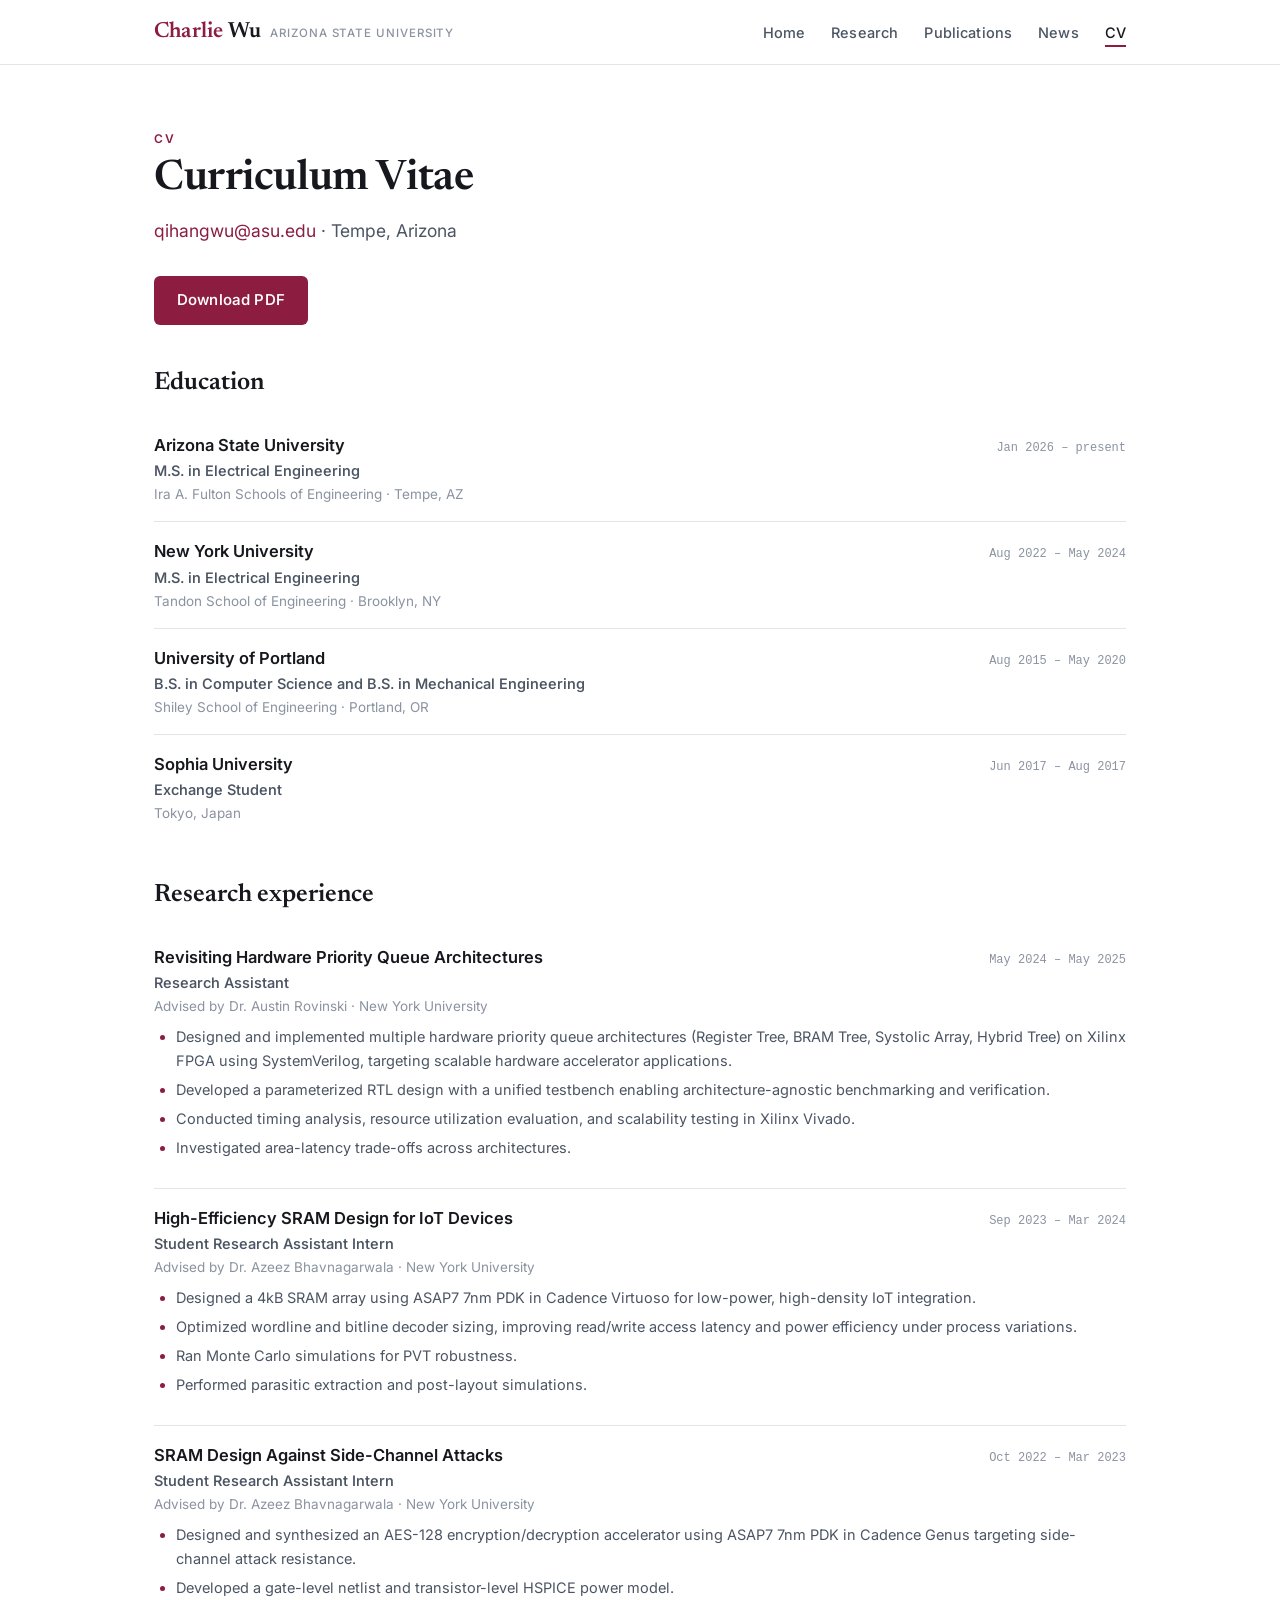
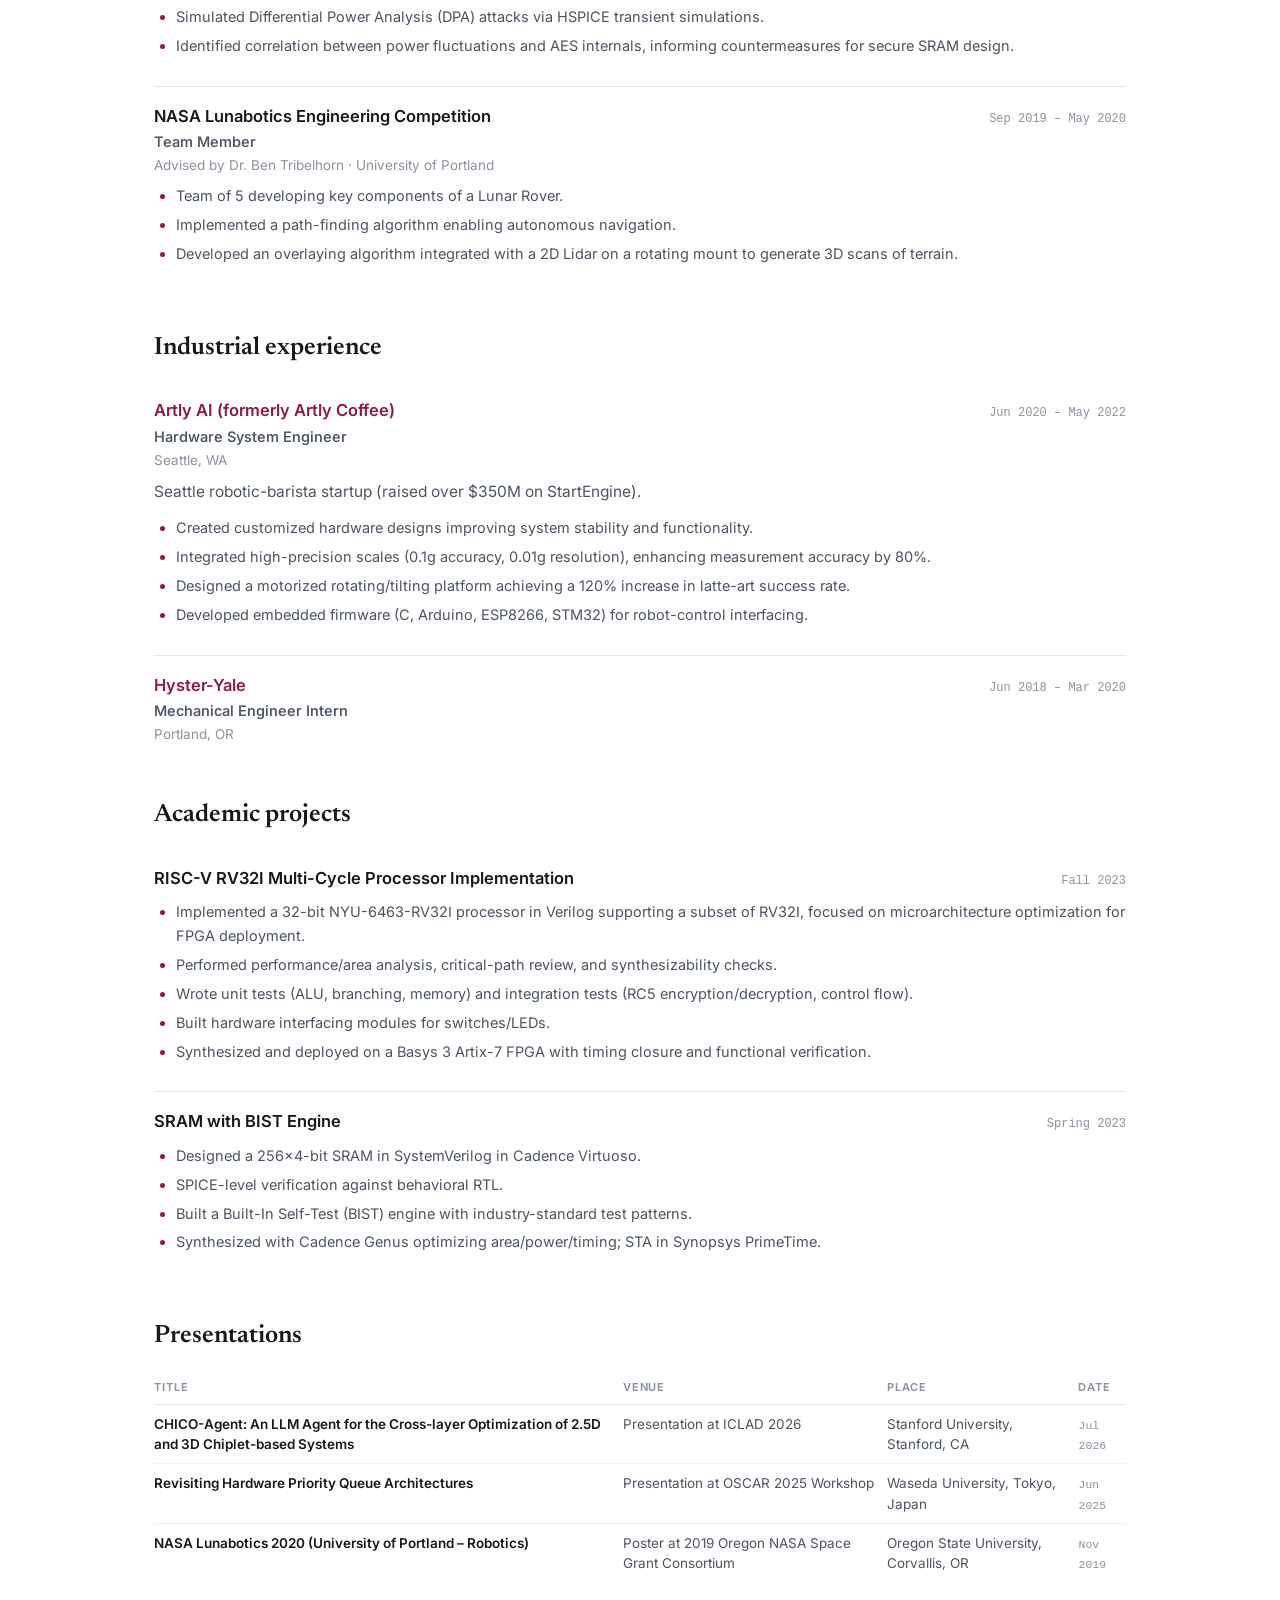
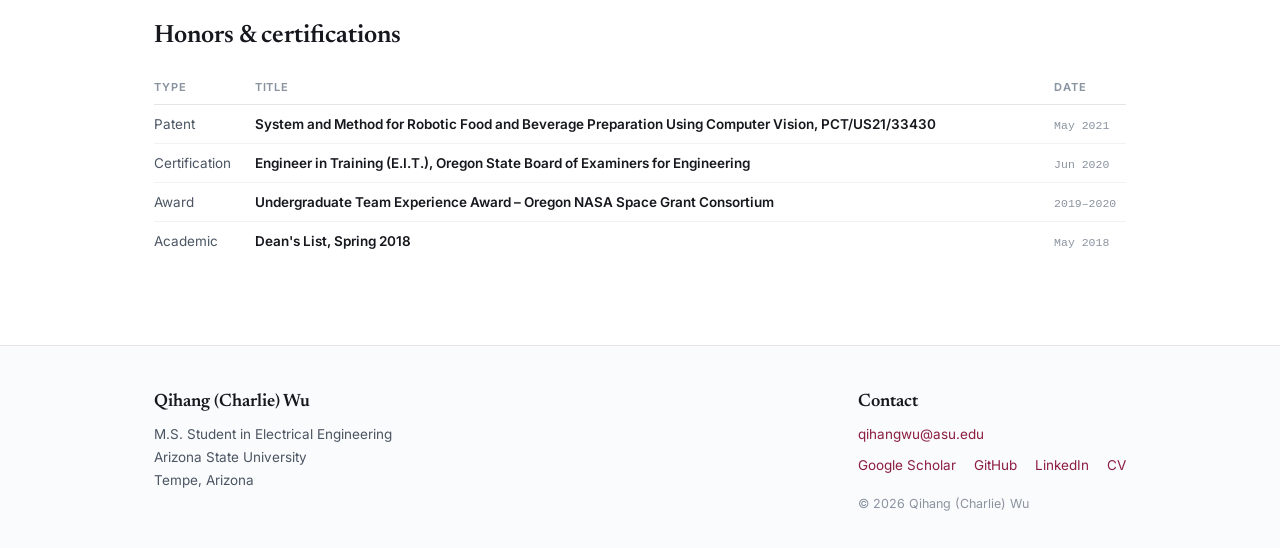
==== cv.html @ 0e7a426a "Convert Wan Lab site to Qihang (Charlie) Wu personal academic site Same zero-build skeleton (page sh" ====
<!DOCTYPE html>
<html lang="en">
<head>
  <meta charset="utf-8">
  <meta name="viewport" content="width=device-width, initial-scale=1">
  <title>CV | Qihang Wu</title>
  <meta name="description" content="Curriculum vitae of Qihang (Charlie) Wu: education, research and industry experience, projects, presentations, and honors.">
  <link rel="icon" type="image/svg+xml" href="assets/favicon.svg">
  <link rel="preconnect" href="https://fonts.googleapis.com">
  <link rel="preconnect" href="https://fonts.gstatic.com" crossorigin>
  <link href="https://fonts.googleapis.com/css2?family=Inter:wght@400;500;600;700&family=Newsreader:ital,opsz,wght@0,6..72,400;0,6..72,500;0,6..72,600;1,6..72,400;1,6..72,500&display=swap" rel="stylesheet">
  <link rel="stylesheet" href="css/site.css?v=20260919">
</head>
<body data-page="cv">

  <main>
    <div class="page-head">
      <div class="wrap">
        <div class="eyebrow">CV</div>
        <h1 class="page-title">Curriculum Vitae</h1>
        <p class="page-lede">
          <a href="mailto:qihangwu@asu.edu">qihangwu@asu.edu</a> · Tempe, Arizona
        </p>
        <div class="hero-actions">
          <a class="btn btn-primary" href="assets/Curriculum_Vitae.pdf">Download PDF</a>
        </div>
      </div>
    </div>

    <div class="wrap">
      <section class="join-section">
        <h2>Education</h2>
        <div id="cv-education"></div>
      </section>

      <section class="join-section">
        <h2>Research experience</h2>
        <div id="cv-research"></div>
      </section>

      <section class="join-section">
        <h2>Industrial experience</h2>
        <div id="cv-industry"></div>
      </section>

      <section class="join-section">
        <h2>Academic projects</h2>
        <div id="cv-projects"></div>
      </section>

      <section class="join-section">
        <h2>Presentations</h2>
        <div id="cv-presentations"></div>
      </section>

      <section class="join-section">
        <h2>Honors &amp; certifications</h2>
        <div id="cv-honors"></div>
      </section>
    </div>
  </main>

  <script src="data/site.js?v=20260919"></script>
  <script src="data/cv.js?v=20260919"></script>
  <script src="js/render.js?v=20260919"></script>
</body>
</html>
---- css/site.css ----
/* ============================================================
   Qihang (Charlie) Wu — personal site
   Minimal academic style: typography-first, white ground,
   a single blue accent, generous whitespace.
   ============================================================ */

:root {
  /* color */
  --ink: #16181d;
  --ink-soft: #4b5563;
  --ink-faint: #8a93a0;
  /* ASU brand: maroon #8C1D40, gold #FFC627 */
  --accent: #8c1d40;        /* ASU maroon, links + primary */
  --accent-deep: #6b1631;
  --accent-tint: #f3dbe3;   /* pale maroon tint */
  --wash: #faf4f6;          /* pale maroon wash for panels */
  --line: #e8e4e6;
  --bg: #ffffff;
  --gold: #7a5a00;          /* award text (dark ASU gold) */
  --gold-bg: #fff3c4;       /* ASU gold tint */

  /* type */
  --serif: "Newsreader", "Source Serif 4", Georgia, "Times New Roman", serif;
  --sans: "Inter", -apple-system, BlinkMacSystemFont, "Segoe UI", Helvetica, Arial, sans-serif;
  --mono: "SF Mono", SFMono-Regular, ui-monospace, Menlo, Consolas, monospace;

  /* layout */
  --max: 1020px;
  --pad: 24px;
}

* { box-sizing: border-box; margin: 0; padding: 0; }

html { scroll-behavior: smooth; }

body {
  font-family: var(--sans);
  font-size: 16px;
  line-height: 1.65;
  color: var(--ink);
  background: var(--bg);
  -webkit-font-smoothing: antialiased;
  text-rendering: optimizeLegibility;
}

img { max-width: 100%; display: block; }

a { color: var(--accent); text-decoration: none; }
a:hover { color: var(--accent-deep); text-decoration: underline; text-underline-offset: 3px; }

::selection { background: var(--accent-tint); color: var(--ink); }

.wrap { max-width: var(--max); margin: 0 auto; padding: 0 var(--pad); }

/* ---------------- navigation ---------------- */

.nav {
  position: sticky; top: 0; z-index: 50;
  background: rgba(255, 255, 255, 0.92);
  backdrop-filter: blur(10px);
  -webkit-backdrop-filter: blur(10px);
  border-bottom: 1px solid var(--line);
}
.nav-inner {
  max-width: var(--max); margin: 0 auto; padding: 0 var(--pad);
  display: flex; align-items: center; justify-content: space-between;
  height: 64px;
}
.brand {
  font-family: var(--serif);
  font-size: 22px; font-weight: 600; letter-spacing: 0.01em;
  color: var(--ink); text-decoration: none;
  display: flex; align-items: baseline; gap: 9px;
}
.brand:hover { text-decoration: none; color: var(--ink); }
.brand .brand-mark { color: var(--accent); }
.brand .brand-sub {
  font-family: var(--sans); font-size: 11.5px; font-weight: 500;
  color: var(--ink-faint); letter-spacing: 0.08em; text-transform: uppercase;
}
.nav-links { display: flex; gap: 26px; align-items: center; list-style: none; }
.nav-links a {
  position: relative;
  font-size: 14.5px; font-weight: 500; color: var(--ink-soft);
  letter-spacing: 0.01em; padding: 4px 0;
}
.nav-links a::after {
  content: ""; position: absolute; left: 0; right: 0; bottom: -2px; height: 2px;
  background: var(--accent);
  transform: scaleX(0); transform-origin: left center;
  transition: transform 0.18s ease;
}
.nav-links a:hover { color: var(--ink); text-decoration: none; }
.nav-links a:hover::after, .nav-links a.active::after { transform: scaleX(1); }
.nav-links a.active { color: var(--ink); }
.nav-toggle {
  display: none; background: none; border: 0; cursor: pointer;
  padding: 8px; color: var(--ink);
}
.nav-toggle svg { display: block; }

/* ---------------- page scaffolding ---------------- */

main { min-height: 60vh; }

.section { padding: 56px 0 8px; }
.section-head {
  display: flex; align-items: baseline; justify-content: space-between;
  gap: 16px; margin-bottom: 26px;
}
.eyebrow {
  font-size: 12px; font-weight: 600; letter-spacing: 0.14em;
  text-transform: uppercase; color: var(--accent);
  margin-bottom: 6px;
}
h1.page-title, .section-head h2 {
  font-family: var(--serif); font-weight: 600; letter-spacing: -0.01em;
  color: var(--ink);
}
.section-head h2 { font-size: 30px; line-height: 1.2; }
.section-head .more { font-size: 14px; white-space: nowrap; }

.page-head { padding: 64px 0 8px; }
h1.page-title { font-size: 42px; line-height: 1.15; margin-bottom: 14px; }
.page-lede { font-size: 17.5px; color: var(--ink-soft); }

/* ---------------- home hero ---------------- */

.hero { padding: 64px 0 30px; }
/* Portrait floats right of the hero text; stacks above it on phones. */
.hero-portrait {
  float: right; width: 168px; height: 168px; object-fit: cover;
  border-radius: 14px; border: 1px solid var(--line);
  margin: 6px 0 20px 36px;
  box-shadow: 0 10px 28px rgba(140, 29, 64, 0.10);
}
@media (max-width: 820px) {
  .hero-portrait { float: none; margin: 0 0 24px; }
}
.hero h1 {
  font-family: var(--serif); font-weight: 500;
  font-size: clamp(34px, 5.4vw, 54px);
  line-height: 1.14; letter-spacing: -0.015em;
  margin-bottom: 22px;
}
.hero h1 em { font-style: italic; color: var(--accent); }
.hero p.lede {
  font-size: 18.5px; color: var(--ink-soft); line-height: 1.7;
}
.hero .hero-meta {
  margin-top: 10px; font-size: 14px; color: var(--ink-faint); letter-spacing: 0.02em;
}
.hero-actions { margin-top: 30px; display: flex; gap: 14px; flex-wrap: wrap; }

.btn {
  display: inline-block; padding: 11px 22px; border-radius: 6px;
  font-size: 15px; font-weight: 550; letter-spacing: 0.01em;
  border: 1px solid transparent; transition: all 0.15s ease;
}
.btn:hover { text-decoration: none; }
.btn-primary { background: var(--accent); color: #fff; }
.btn-primary:hover { background: var(--accent-deep); color: #fff; }
.btn-ghost { border-color: var(--line); color: var(--ink); background: #fff; }
.btn-ghost:hover { border-color: var(--ink-faint); color: var(--ink); }

.recruit-banner {
  clear: both;
  margin-top: 44px;
  background: var(--wash);
  border: 1px solid #ead3db;
  border-left: 3px solid var(--accent);
  border-radius: 8px;
  padding: 15px 20px;
  font-size: 15px; color: var(--ink);
  display: flex; gap: 10px; align-items: baseline; flex-wrap: wrap;
}
.recruit-banner strong { font-weight: 650; }
.recruit-banner .recruit-link { flex-basis: 100%; font-weight: 550; }

/* ---------------- research pillars ---------------- */

.pillars { display: grid; grid-template-columns: 1fr 1fr; gap: 20px; }
.pillar {
  border: 1px solid var(--line); border-radius: 10px;
  padding: 26px 26px 22px; background: #fff;
  transition: border-color 0.15s ease, box-shadow 0.15s ease, transform 0.15s ease;
  display: block; color: var(--ink);
}
.pillar:hover {
  text-decoration: none; color: var(--ink);
  border-color: #d9b8c4; box-shadow: 0 6px 18px rgba(140, 29, 64, 0.08);
  transform: translateY(-2px);
}
.pillar .pillar-num {
  font-family: var(--mono); font-size: 12px; color: var(--area-color, var(--accent));
  letter-spacing: 0.1em; margin-bottom: 12px;
}
.pillar h3 {
  font-family: var(--serif); font-size: 21px; font-weight: 600;
  line-height: 1.3; margin-bottom: 10px;
}
.pillar p { font-size: 14.5px; color: var(--ink-soft); line-height: 1.62; }

/* ---------------- research page ---------------- */

.research-block {
  padding: 40px 0;
  border-top: 1px solid var(--line);
  scroll-margin-top: 80px;
}
.research-pillars { margin-bottom: 48px; }
.research-block h2 {
  font-family: var(--serif); font-size: 27px; font-weight: 600;
  line-height: 1.25; margin-bottom: 6px;
}
.research-sub {
  font-size: 13px; font-weight: 600; letter-spacing: 0.08em;
  text-transform: uppercase; color: var(--area-color, var(--accent)); margin-bottom: 12px;
}
.research-block .research-long { color: var(--ink-soft); margin-bottom: 16px; }
.keywords { display: flex; flex-wrap: wrap; gap: 8px; margin-bottom: 20px; }
.keyword {
  font-size: 12.5px; font-weight: 550; color: var(--accent-deep);
  background: var(--wash); border: 1px solid #ead3db;
  padding: 3px 11px; border-radius: 999px;
  color: var(--area-color, var(--accent-deep));
  background: color-mix(in srgb, var(--area-color, var(--accent)) 7%, #fff);
  border-color: color-mix(in srgb, var(--area-color, var(--accent)) 24%, #fff);
}
.rep-pubs { border-left: 2px solid var(--line); padding-left: 18px; display: grid; gap: 10px; }
.research-block .rep-pubs {
  border-left-color: color-mix(in srgb, var(--area-color, var(--accent)) 30%, #fff);
}
.research-more {
  display: inline-block; margin-top: 16px;
  font-size: 14px; font-weight: 550;
}
.rep-pub { font-size: 14.5px; line-height: 1.55; }
.rep-pub .rep-venue {
  font-family: var(--mono); font-size: 11.5px; color: var(--ink-faint);
  margin-left: 6px; white-space: nowrap;
}
/* ---------------- news ---------------- */

.news-list { display: grid; gap: 0; }
.news-item {
  display: grid; grid-template-columns: 92px 84px 1fr; gap: 16px;
  padding: 13px 0; border-bottom: 1px solid var(--line);
  font-size: 15px; align-items: baseline;
}
.news-item:last-child { border-bottom: 0; }
.news-date {
  font-family: var(--mono); font-size: 12.5px; color: var(--ink-faint);
  white-space: nowrap; letter-spacing: 0.02em;
}
.news-tag {
  font-size: 11px; font-weight: 650; letter-spacing: 0.08em;
  text-transform: uppercase; text-align: center;
  padding: 2px 0; border-radius: 4px;
  color: var(--accent-deep); background: var(--wash);
  align-self: start; margin-top: 2px;
}
.news-tag[data-tag="Award"], .news-tag[data-tag="Patent"] { color: var(--gold); background: var(--gold-bg); }
.news-tag[data-tag="Milestone"] { color: #fff; background: var(--accent); }
.news-text { color: var(--ink); line-height: 1.6; }
.news-text b { font-weight: 600; }

/* ---------------- publications ---------------- */

.pub-controls {
  display: flex; flex-wrap: wrap; gap: 8px; align-items: center;
  padding: 18px 0 6px;
}
.pub-filter {
  font-size: 13.5px; font-weight: 550; color: var(--ink-soft);
  background: #fff; border: 1px solid var(--line); border-radius: 999px;
  padding: 6px 15px; cursor: pointer; transition: all 0.12s ease;
  font-family: var(--sans);
}
.pub-filter:hover { border-color: var(--ink-faint); color: var(--ink); }
.pub-filter.active {
  background: var(--accent); border-color: var(--accent); color: #fff;
}
.pub-filter-count {
  margin-left: 7px; font-size: 11px; font-weight: 500;
  color: var(--ink-faint); letter-spacing: 0;
}
.pub-filter.active .pub-filter-count { color: rgba(255, 255, 255, 0.75); }
.pub-search {
  font-family: var(--sans); font-size: 13.5px; color: var(--ink);
  border: 1px solid var(--line); border-radius: 999px;
  padding: 6px 15px; width: 220px; background: #fff;
  transition: border-color 0.12s ease;
}
.pub-search:focus { outline: none; border-color: var(--accent); }
.pub-search::placeholder { color: var(--ink-faint); }
.pub-count { font-size: 13px; color: var(--ink-faint); margin-left: auto; }
.pub-empty { padding: 30px 0; color: var(--ink-faint); font-size: 15px; }

@media (max-width: 820px) {
  .pub-search { width: 100%; }
}

.pub-year {
  font-family: var(--serif); font-size: 24px; font-weight: 600;
  padding: 34px 0 4px; color: var(--ink);
  display: flex; align-items: center; gap: 14px;
}
.pub-year::after { content: ""; flex: 1; height: 1px; background: var(--line); order: 0; }
.pub-year-count {
  order: 1; font-family: var(--sans); font-size: 12.5px; font-weight: 500;
  color: var(--ink-faint); white-space: nowrap; letter-spacing: 0.02em;
}

/* Published work carries a pale accent spine; preprints a neutral one. */
.pub-item {
  padding: 16px 0 16px 16px; border-bottom: 1px solid #f0f2f5;
  border-left: 2px solid var(--accent-tint);
}
.pub-item.is-preprint { border-left-color: var(--line); }
.pub-item.is-preprint .venue-badge {
  color: var(--ink-soft); background: #f3f5f8; border-color: var(--line);
}
.pub-item:last-child { border-bottom: 0; }
.pub-title {
  font-size: 16.5px; font-weight: 600; line-height: 1.45;
  color: var(--ink); margin-bottom: 3px;
}
.pub-title a { color: var(--ink); }
.pub-title a:hover { color: var(--accent-deep); }
.pub-authors { font-size: 14px; color: var(--ink-soft); line-height: 1.55; }
.pub-authors b { color: var(--ink); font-weight: 600; }
.pub-meta {
  display: flex; flex-wrap: wrap; gap: 8px; align-items: center;
  margin-top: 7px; font-size: 13px;
}
.venue-badge {
  font-family: var(--mono); font-size: 11.5px; font-weight: 600;
  color: var(--accent-deep); background: var(--wash);
  border: 1px solid #ead3db; border-radius: 4px; padding: 1.5px 8px;
  letter-spacing: 0.02em; white-space: nowrap;
}
.award-badge {
  font-size: 12px; font-weight: 600; color: var(--gold);
  background: var(--gold-bg); border-radius: 4px; padding: 1.5px 9px;
}
.award-badge::before { content: "🏆 "; font-size: 11px; }
.pub-note { font-size: 12.5px; color: var(--ink-faint); font-style: italic; }
.pub-links { display: flex; flex-wrap: wrap; gap: 4px 12px; font-size: 13px; }
.pub-links a { font-weight: 550; }

/* Clickable research-area chips on each publication. */
.pub-tags { display: flex; flex-wrap: wrap; gap: 6px; margin-top: 9px; }
.area-chip {
  font-size: 11.5px; font-weight: 600; letter-spacing: 0.02em;
  color: var(--chip, var(--accent-deep));
  background: var(--wash);
  background: color-mix(in srgb, var(--chip, var(--accent)) 7%, #fff);
  border: 1px solid #ead3db;
  border-color: color-mix(in srgb, var(--chip, var(--accent)) 26%, #fff);
  border-radius: 999px; padding: 2px 10px;
  transition: background-color 0.12s ease, border-color 0.12s ease;
}
.area-chip:hover {
  text-decoration: none;
  color: var(--chip, var(--accent-deep));
  background: color-mix(in srgb, var(--chip, var(--accent)) 13%, #fff);
  border-color: color-mix(in srgb, var(--chip, var(--accent)) 42%, #fff);
}

/* ---------------- cv ---------------- */

.table-scroll { overflow-x: auto; }
.mentee-table {
  width: 100%; border-collapse: collapse; font-size: 13.5px;
}
.mentee-table th {
  text-align: left; font-size: 11px; font-weight: 650; letter-spacing: 0.08em;
  text-transform: uppercase; color: var(--ink-faint);
  padding: 8px 10px 8px 0; border-bottom: 1px solid var(--line);
  white-space: nowrap;
}
.mentee-table td {
  padding: 9px 10px 9px 0; border-bottom: 1px solid #f0f2f5;
  vertical-align: top; color: var(--ink-soft); line-height: 1.5;
  white-space: nowrap;
}
.mentee-table th:last-child, .mentee-table td:last-child { padding-right: 0; }
.mentee-table tr:last-child td { border-bottom: 0; }
.mentee-table .mentee-name { font-weight: 600; color: var(--ink); }
.mentee-table .mentee-years {
  font-family: var(--mono); font-size: 11.5px; color: var(--ink-faint);
}

.join-section { padding: 30px 0 4px; }
.join-section h2 {
  font-family: var(--serif); font-size: 25px; font-weight: 600; margin-bottom: 12px;
}
.join-section p, .join-section li { font-size: 15.5px; color: var(--ink-soft); }
.join-section p { margin-bottom: 12px; }
.join-section ul { padding-left: 22px; margin-bottom: 12px; }
.join-section li { margin-bottom: 7px; }
.join-section li::marker { color: var(--accent); }

/* Dated CV entries (education, research, industry, projects). */
.cv-entry { padding: 16px 0; border-bottom: 1px solid var(--line); }
.cv-entry:last-child { border-bottom: 0; }
.cv-entry-head { display: flex; justify-content: space-between; align-items: baseline; gap: 16px; }
.cv-entry-title { font-size: 16.5px; font-weight: 600; color: var(--ink); }
.cv-entry-dates { font-family: var(--mono); font-size: 12px; color: var(--ink-faint); white-space: nowrap; }
.cv-entry-sub { font-size: 14.5px; color: var(--ink-soft); font-weight: 550; }
.cv-entry-meta { font-size: 13.5px; color: var(--ink-faint); }
.cv-entry-blurb { font-size: 14.5px; color: var(--ink-soft); margin-top: 8px; }
.cv-bullets { padding-left: 20px; margin-top: 8px; }
.cv-bullets li { font-size: 14.5px; color: var(--ink-soft); margin-bottom: 5px; }
.cv-bullets li::marker { color: var(--accent); }
.cv-table td { white-space: normal; }

/* ---------------- footer ---------------- */

.footer {
  margin-top: 80px; border-top: 1px solid var(--line);
  background: #fafbfc;
  padding: 42px 0 34px;
}
.footer-inner {
  max-width: var(--max); margin: 0 auto; padding: 0 var(--pad);
  display: flex; justify-content: space-between; gap: 30px; flex-wrap: wrap;
}
.footer h4 {
  font-family: var(--serif); font-size: 18px; font-weight: 600; margin-bottom: 6px;
}
.footer p { font-size: 13.5px; color: var(--ink-soft); line-height: 1.7; }
.footer .footer-links { display: flex; gap: 18px; flex-wrap: wrap; font-size: 13.5px; margin-top: 8px; }
.footer .footer-note { font-size: 12.5px; color: var(--ink-faint); margin-top: 16px; }

/* ---------------- responsive ---------------- */

@media (max-width: 820px) {
  .pillars { grid-template-columns: 1fr; }

  .nav-toggle { display: block; }
  .nav-links {
    display: none;
    position: absolute; top: 64px; left: 0; right: 0;
    flex-direction: column; gap: 0; align-items: stretch;
    background: #fff; border-bottom: 1px solid var(--line);
    padding: 8px 0;
    box-shadow: 0 12px 24px rgba(20, 30, 40, 0.07);
  }
  .nav-links.open { display: flex; }
  .nav-links a {
    padding: 13px var(--pad); border-bottom: 0; font-size: 15.5px;
  }
  .nav-links a::after { display: none; }
  .nav-links a.active { background: var(--wash); border-bottom: 0; }

  .hero { padding: 56px 0 20px; }
  .cv-entry-head { flex-direction: column; gap: 2px; }
  .news-item { grid-template-columns: 84px 1fr; }
  .news-item .news-tag { display: none; }
  h1.page-title { font-size: 34px; }
}

@media (max-width: 480px) {
  .brand .brand-sub { display: none; }
  .news-item { grid-template-columns: 76px 1fr; gap: 12px; }
}

/* ---------------- reduced motion ---------------- */
@media (prefers-reduced-motion: reduce) {
  html { scroll-behavior: auto; }
  *, *::before, *::after {
    transition-duration: 0.01ms !important;
    animation-duration: 0.01ms !important;
  }
}

/* ---------------- print ---------------- */
@media print {
  .nav, .footer, .hero-actions, .pub-controls { display: none; }
}
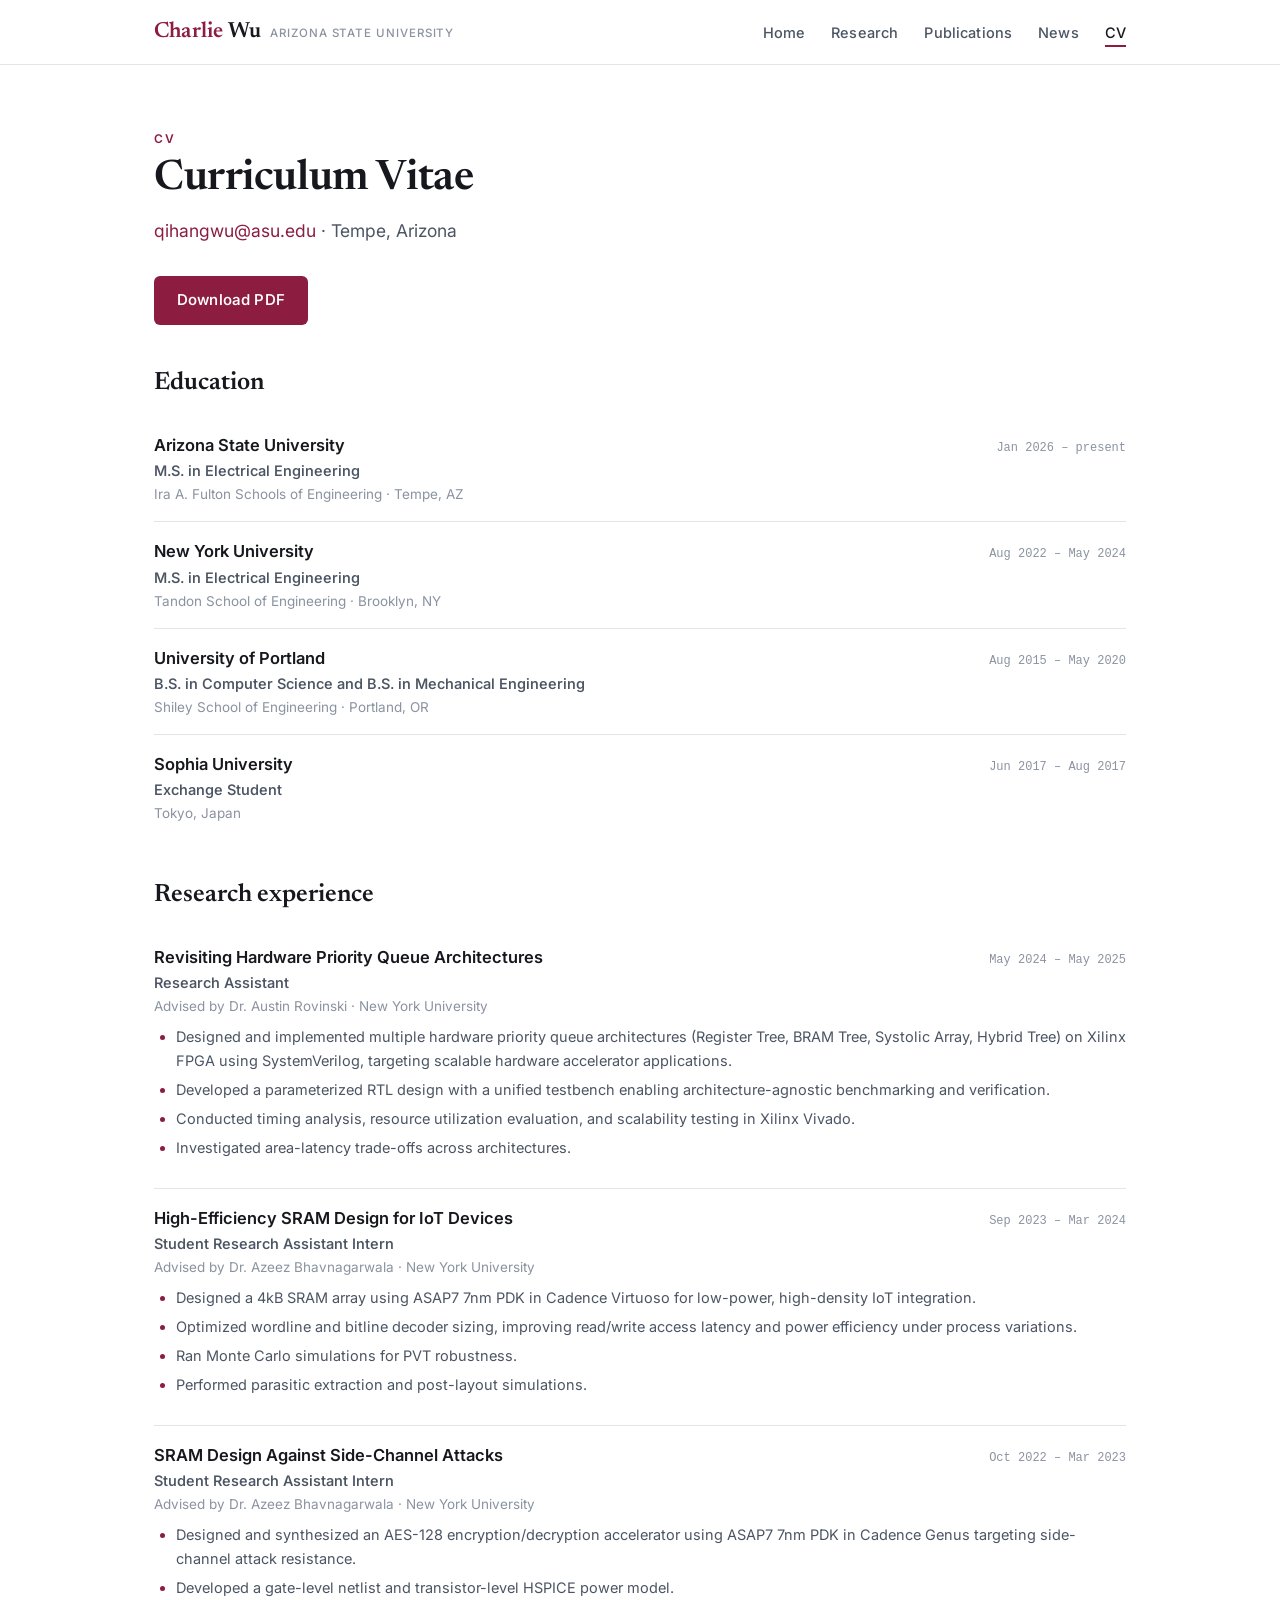
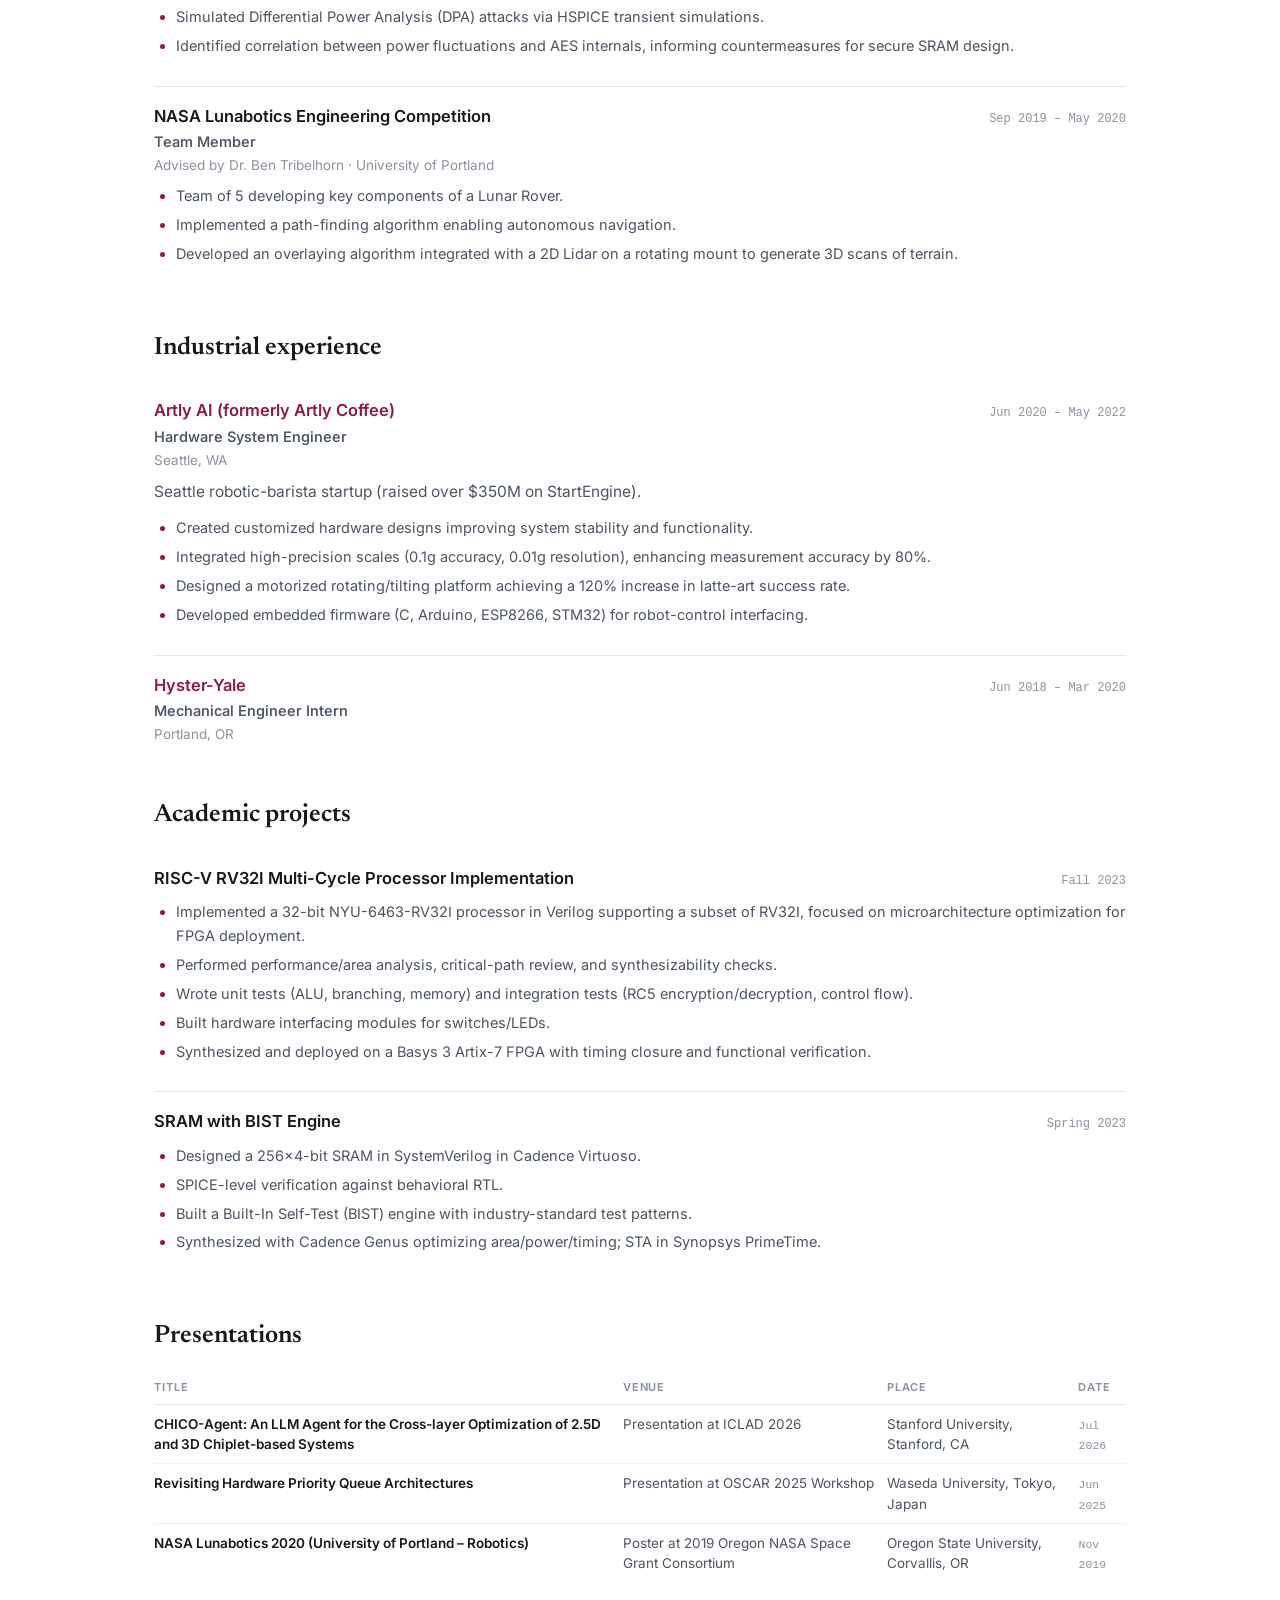
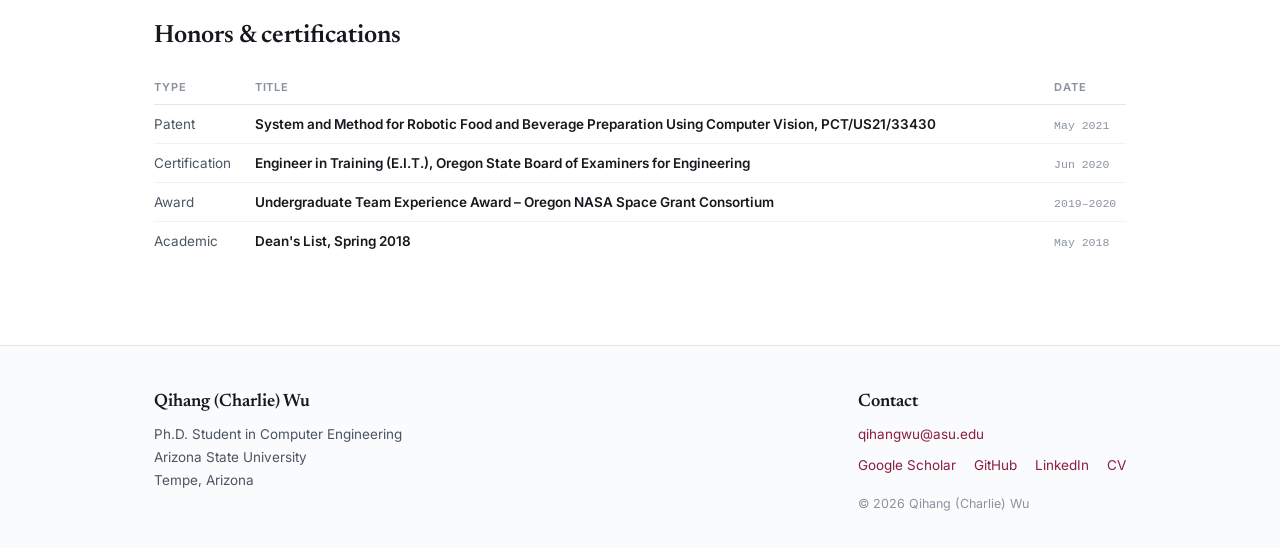
==== commit 35401c2e: "Polish home intro; update role to Ph.D. student in Computer Engineering Co-Authored-By: Claude Fable" ====
--- a/cv.html
+++ b/cv.html
@@ -9,7 +9,7 @@
   <link rel="preconnect" href="https://fonts.googleapis.com">
   <link rel="preconnect" href="https://fonts.gstatic.com" crossorigin>
   <link href="https://fonts.googleapis.com/css2?family=Inter:wght@400;500;600;700&family=Newsreader:ital,opsz,wght@0,6..72,400;0,6..72,500;0,6..72,600;1,6..72,400;1,6..72,500&display=swap" rel="stylesheet">
-  <link rel="stylesheet" href="css/site.css?v=20260919">
+  <link rel="stylesheet" href="css/site.css?v=20260919d">
 </head>
 <body data-page="cv">
 
@@ -60,8 +60,8 @@
     </div>
   </main>
 
-  <script src="data/site.js?v=20260919"></script>
-  <script src="data/cv.js?v=20260919"></script>
-  <script src="js/render.js?v=20260919"></script>
+  <script src="data/site.js?v=20260919d"></script>
+  <script src="data/cv.js?v=20260919d"></script>
+  <script src="js/render.js?v=20260919d"></script>
 </body>
 </html>
--- a/css/site.css
+++ b/css/site.css
@@ -127,15 +127,17 @@
 /* ---------------- home hero ---------------- */
 
 .hero { padding: 64px 0 30px; }
-/* Portrait floats right of the hero text; stacks above it on phones. */
+/* Hero: text column + portrait column (no text wrap); stacks on phones. */
+.hero-grid { display: grid; grid-template-columns: 1fr 200px; gap: 40px; align-items: start; }
 .hero-portrait {
-  float: right; width: 168px; height: 168px; object-fit: cover;
+  width: 200px; height: 200px; object-fit: cover;
   border-radius: 14px; border: 1px solid var(--line);
-  margin: 6px 0 20px 36px;
   box-shadow: 0 10px 28px rgba(140, 29, 64, 0.10);
+  margin-top: 8px;
 }
 @media (max-width: 820px) {
-  .hero-portrait { float: none; margin: 0 0 24px; }
+  .hero-grid { grid-template-columns: 1fr; gap: 24px; }
+  .hero-portrait { width: 168px; height: 168px; margin-top: 0; }
 }
 .hero h1 {
   font-family: var(--serif); font-weight: 500;
@@ -164,7 +166,6 @@
 .btn-ghost:hover { border-color: var(--ink-faint); color: var(--ink); }
 
 .recruit-banner {
-  clear: both;
   margin-top: 44px;
   background: var(--wash);
   border: 1px solid #ead3db;
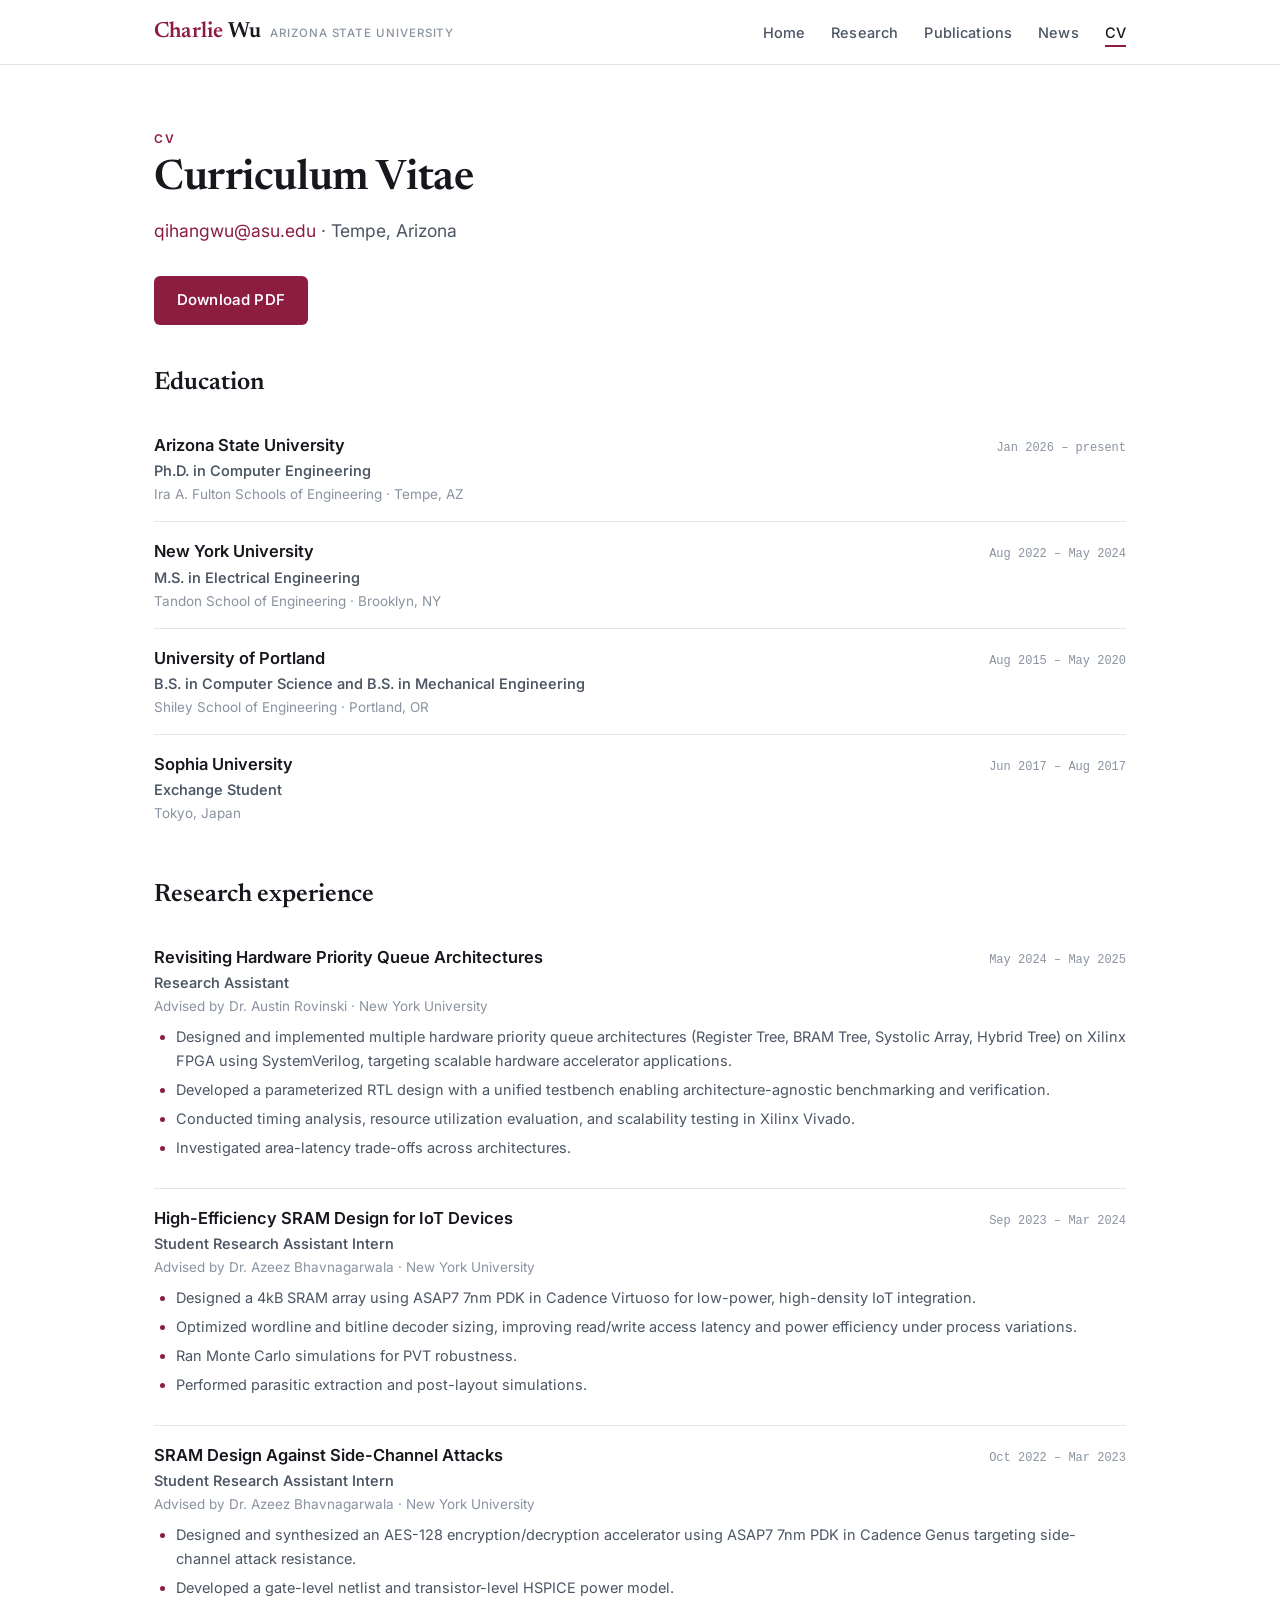
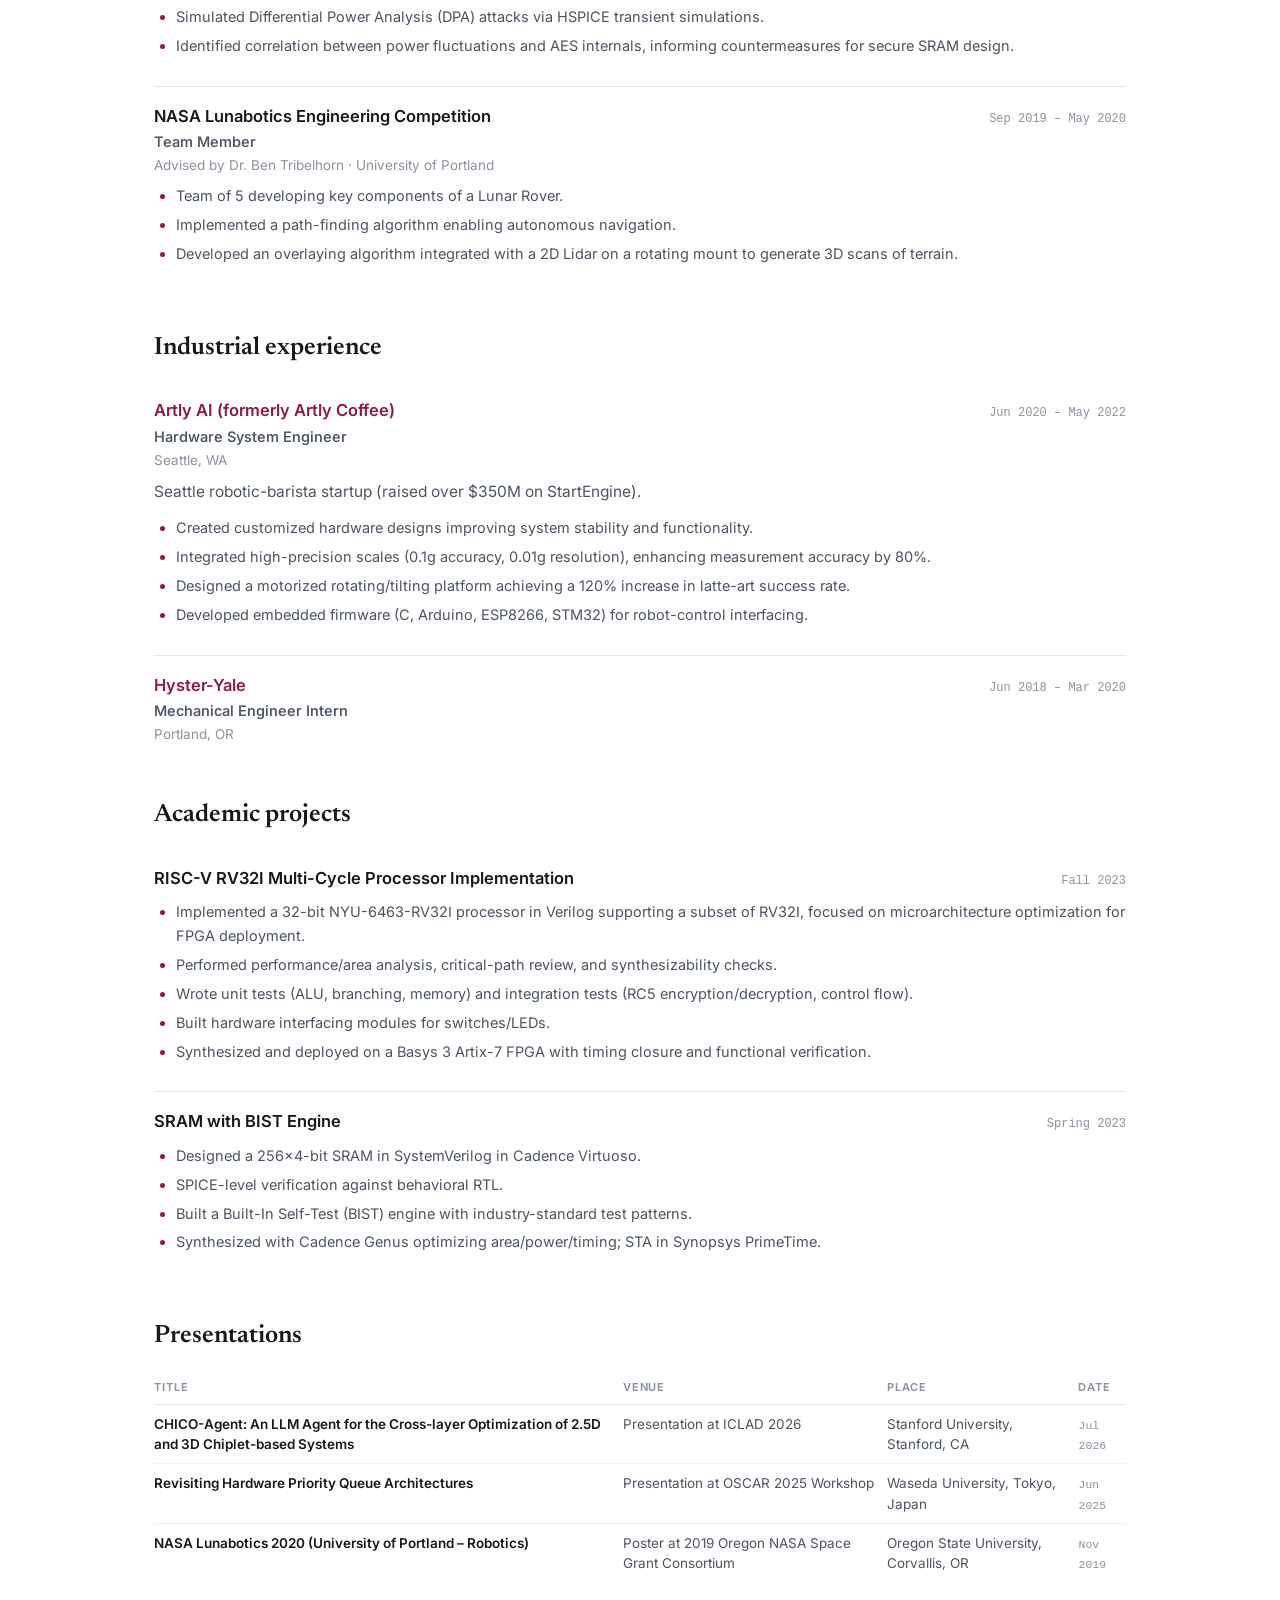
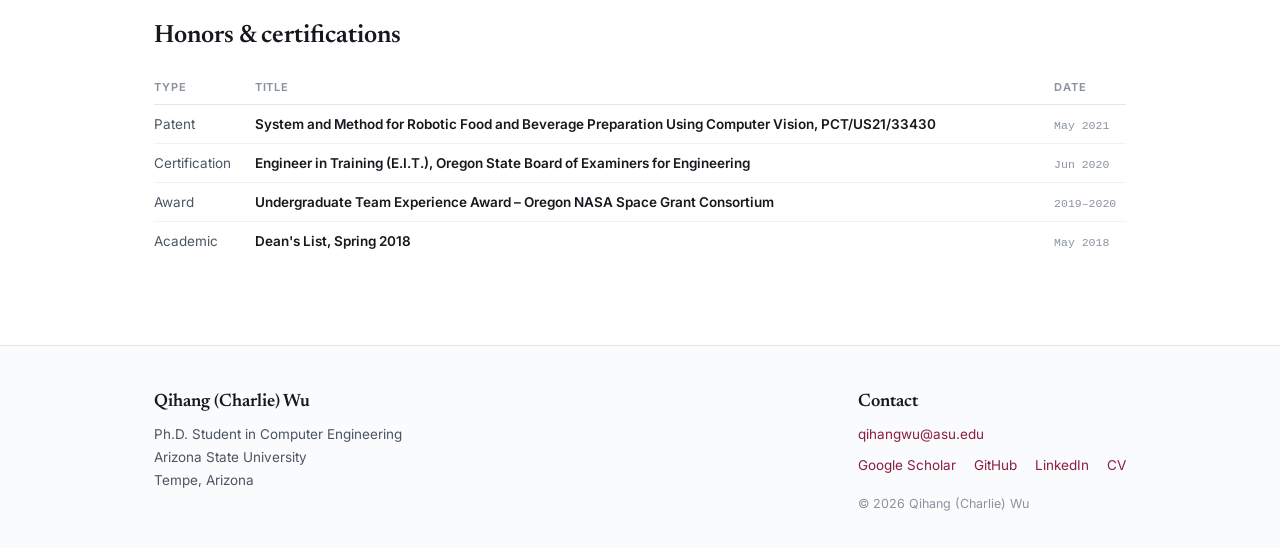
==== commit 39280a77: "CV and news: ASU degree is a Ph.D. in Computer Engineering Co-Authored-By: Claude Fable 5.1 <noreply" ====
--- a/cv.html
+++ b/cv.html
@@ -9,7 +9,7 @@
   <link rel="preconnect" href="https://fonts.googleapis.com">
   <link rel="preconnect" href="https://fonts.gstatic.com" crossorigin>
   <link href="https://fonts.googleapis.com/css2?family=Inter:wght@400;500;600;700&family=Newsreader:ital,opsz,wght@0,6..72,400;0,6..72,500;0,6..72,600;1,6..72,400;1,6..72,500&display=swap" rel="stylesheet">
-  <link rel="stylesheet" href="css/site.css?v=20260919d">
+  <link rel="stylesheet" href="css/site.css?v=20260919e">
 </head>
 <body data-page="cv">
 
@@ -60,8 +60,8 @@
     </div>
   </main>
 
-  <script src="data/site.js?v=20260919d"></script>
-  <script src="data/cv.js?v=20260919d"></script>
-  <script src="js/render.js?v=20260919d"></script>
+  <script src="data/site.js?v=20260919e"></script>
+  <script src="data/cv.js?v=20260919e"></script>
+  <script src="js/render.js?v=20260919e"></script>
 </body>
 </html>
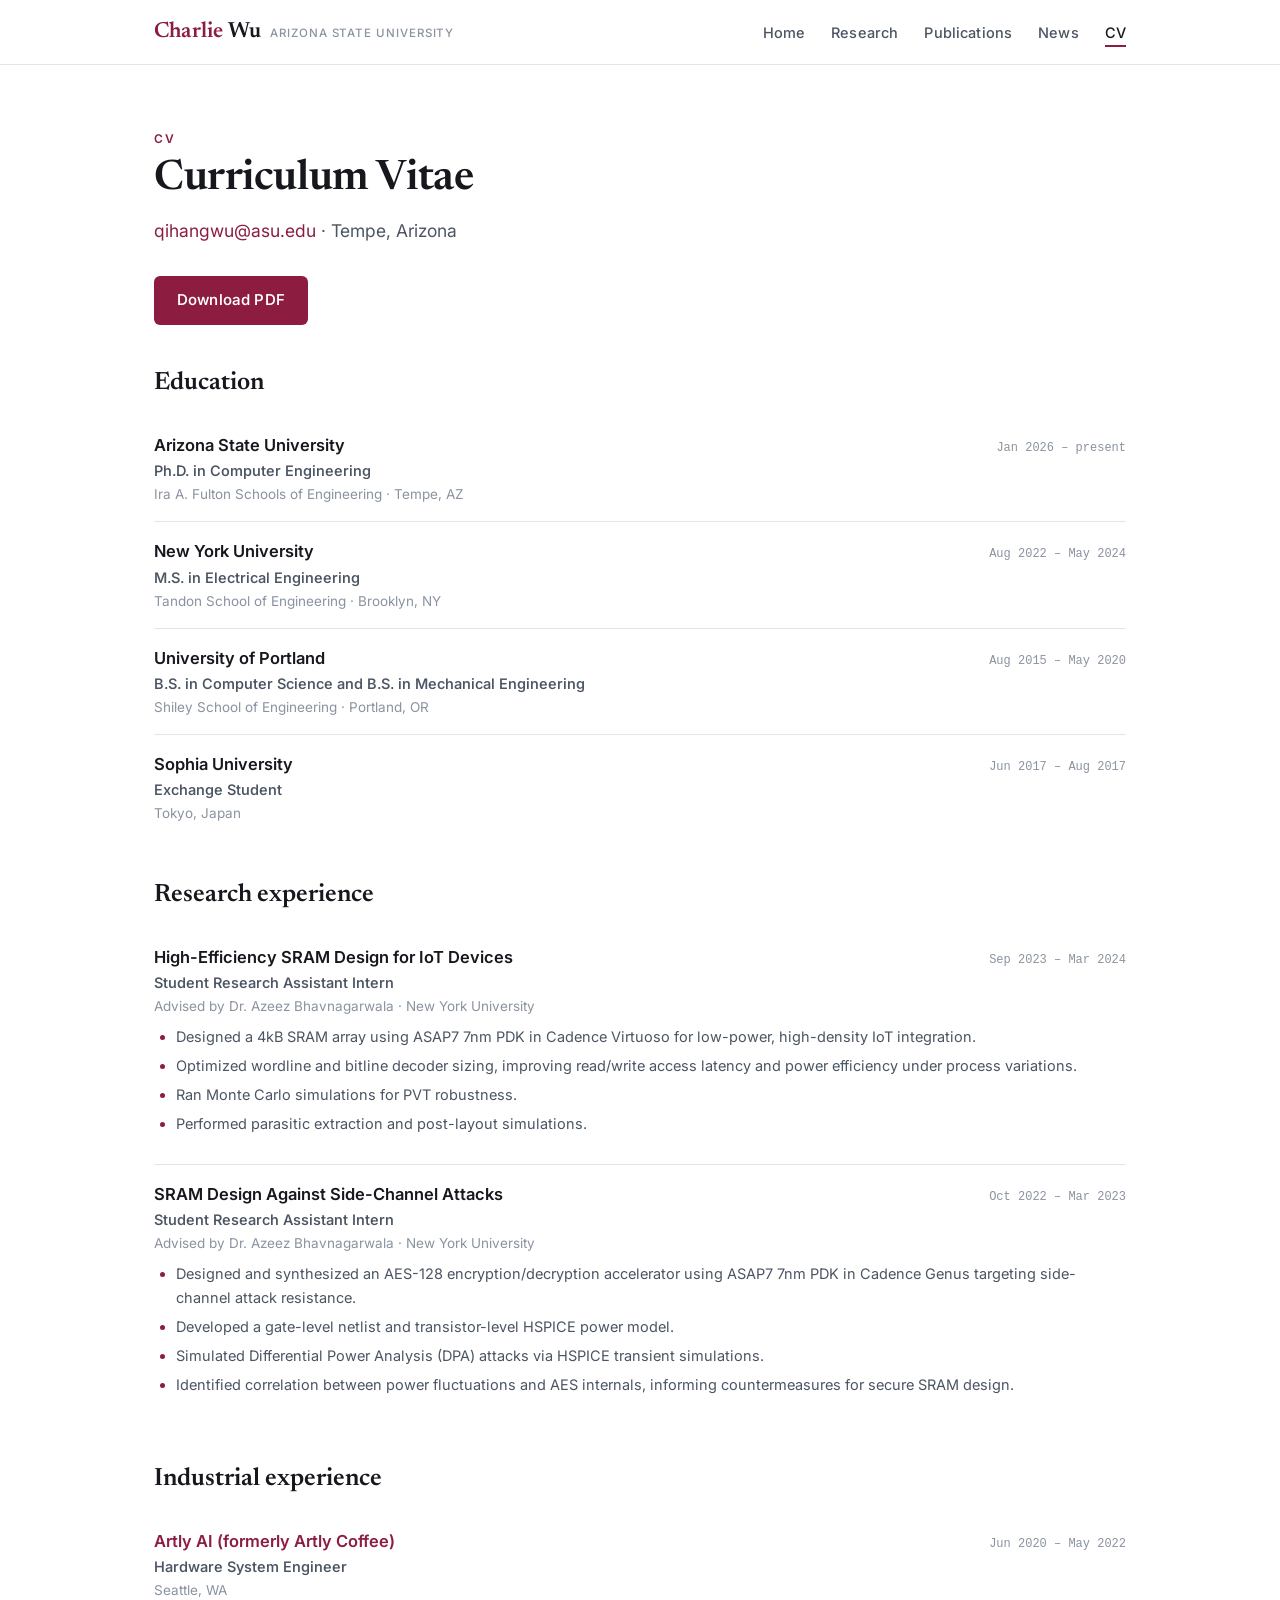
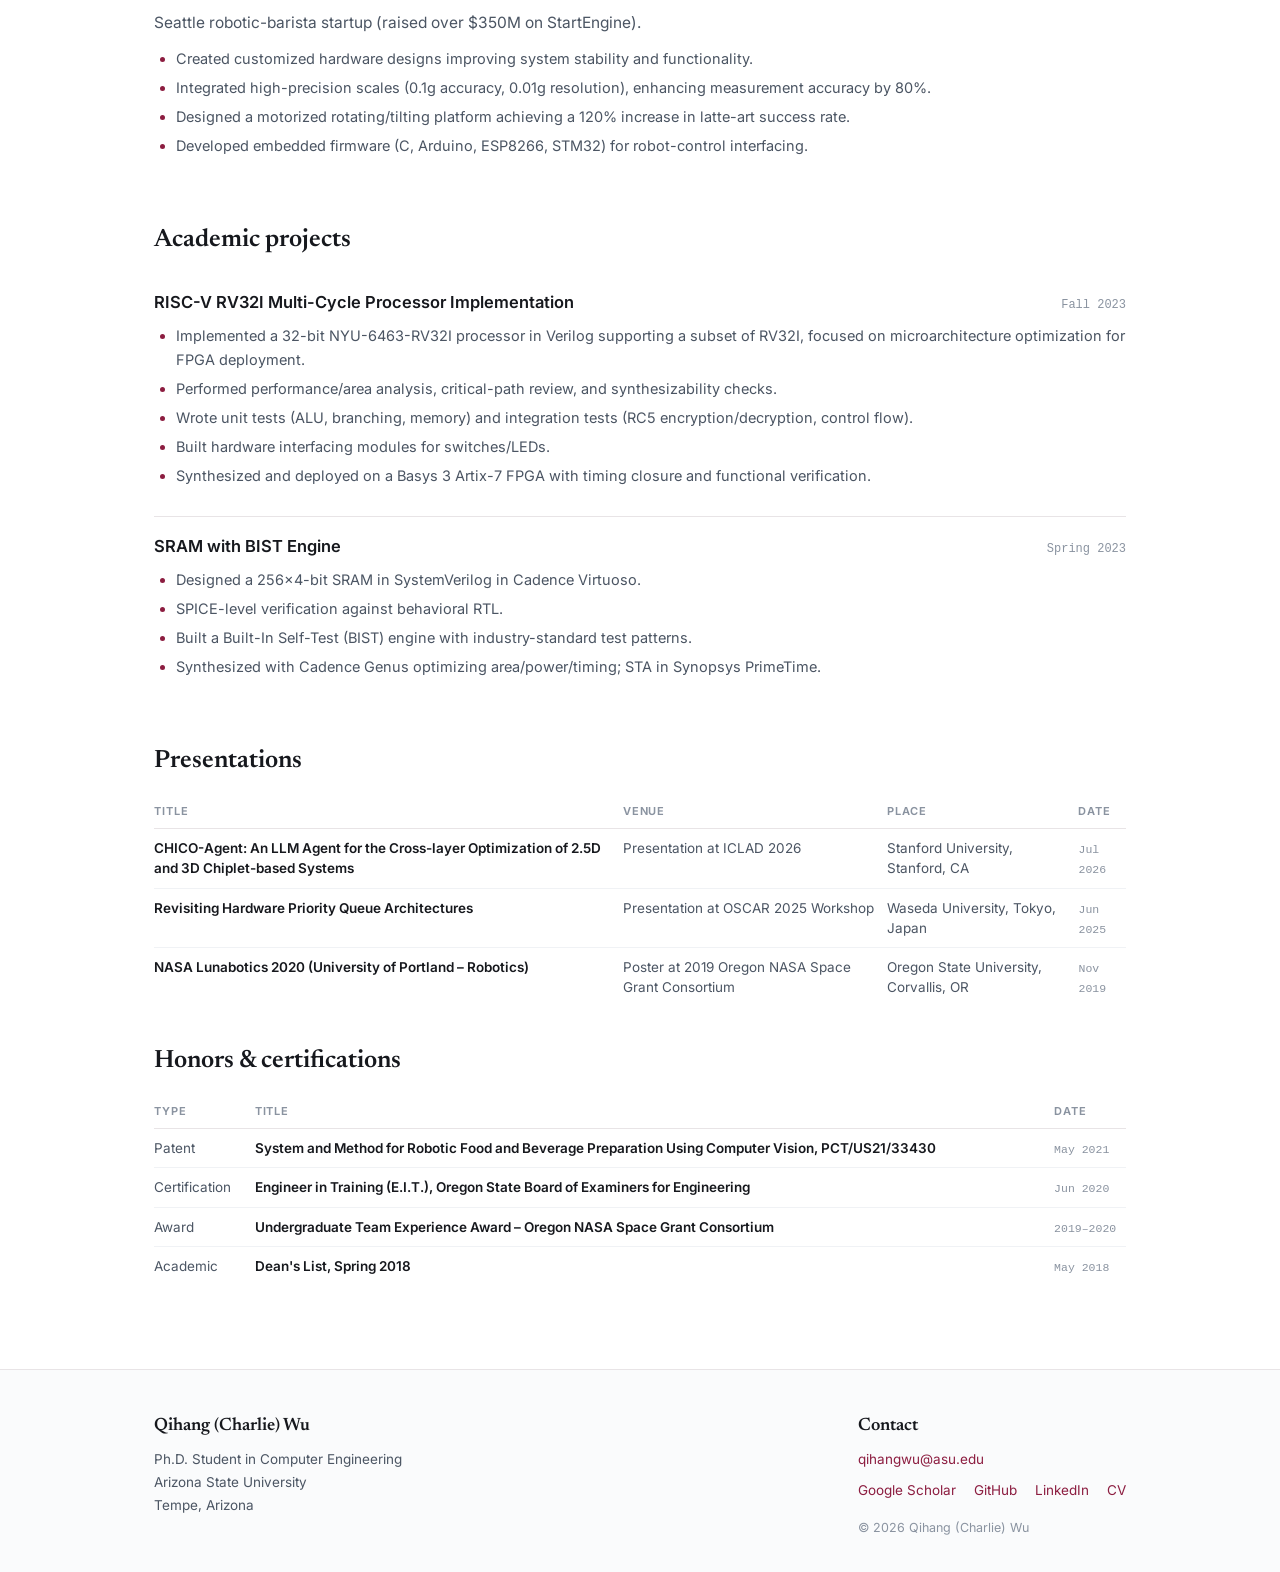
==== commit f42c6c07: "Sync site to updated CV: Ph.D. at ASU, VPR-Evolve accepted to ASP-DAC 2027 Drops the priority-queue " ====
--- a/cv.html
+++ b/cv.html
@@ -9,7 +9,7 @@
   <link rel="preconnect" href="https://fonts.googleapis.com">
   <link rel="preconnect" href="https://fonts.gstatic.com" crossorigin>
   <link href="https://fonts.googleapis.com/css2?family=Inter:wght@400;500;600;700&family=Newsreader:ital,opsz,wght@0,6..72,400;0,6..72,500;0,6..72,600;1,6..72,400;1,6..72,500&display=swap" rel="stylesheet">
-  <link rel="stylesheet" href="css/site.css?v=20260919e">
+  <link rel="stylesheet" href="css/site.css?v=20260919f">
 </head>
 <body data-page="cv">
 
@@ -60,8 +60,8 @@
     </div>
   </main>
 
-  <script src="data/site.js?v=20260919e"></script>
-  <script src="data/cv.js?v=20260919e"></script>
-  <script src="js/render.js?v=20260919e"></script>
+  <script src="data/site.js?v=20260919f"></script>
+  <script src="data/cv.js?v=20260919f"></script>
+  <script src="js/render.js?v=20260919f"></script>
 </body>
 </html>
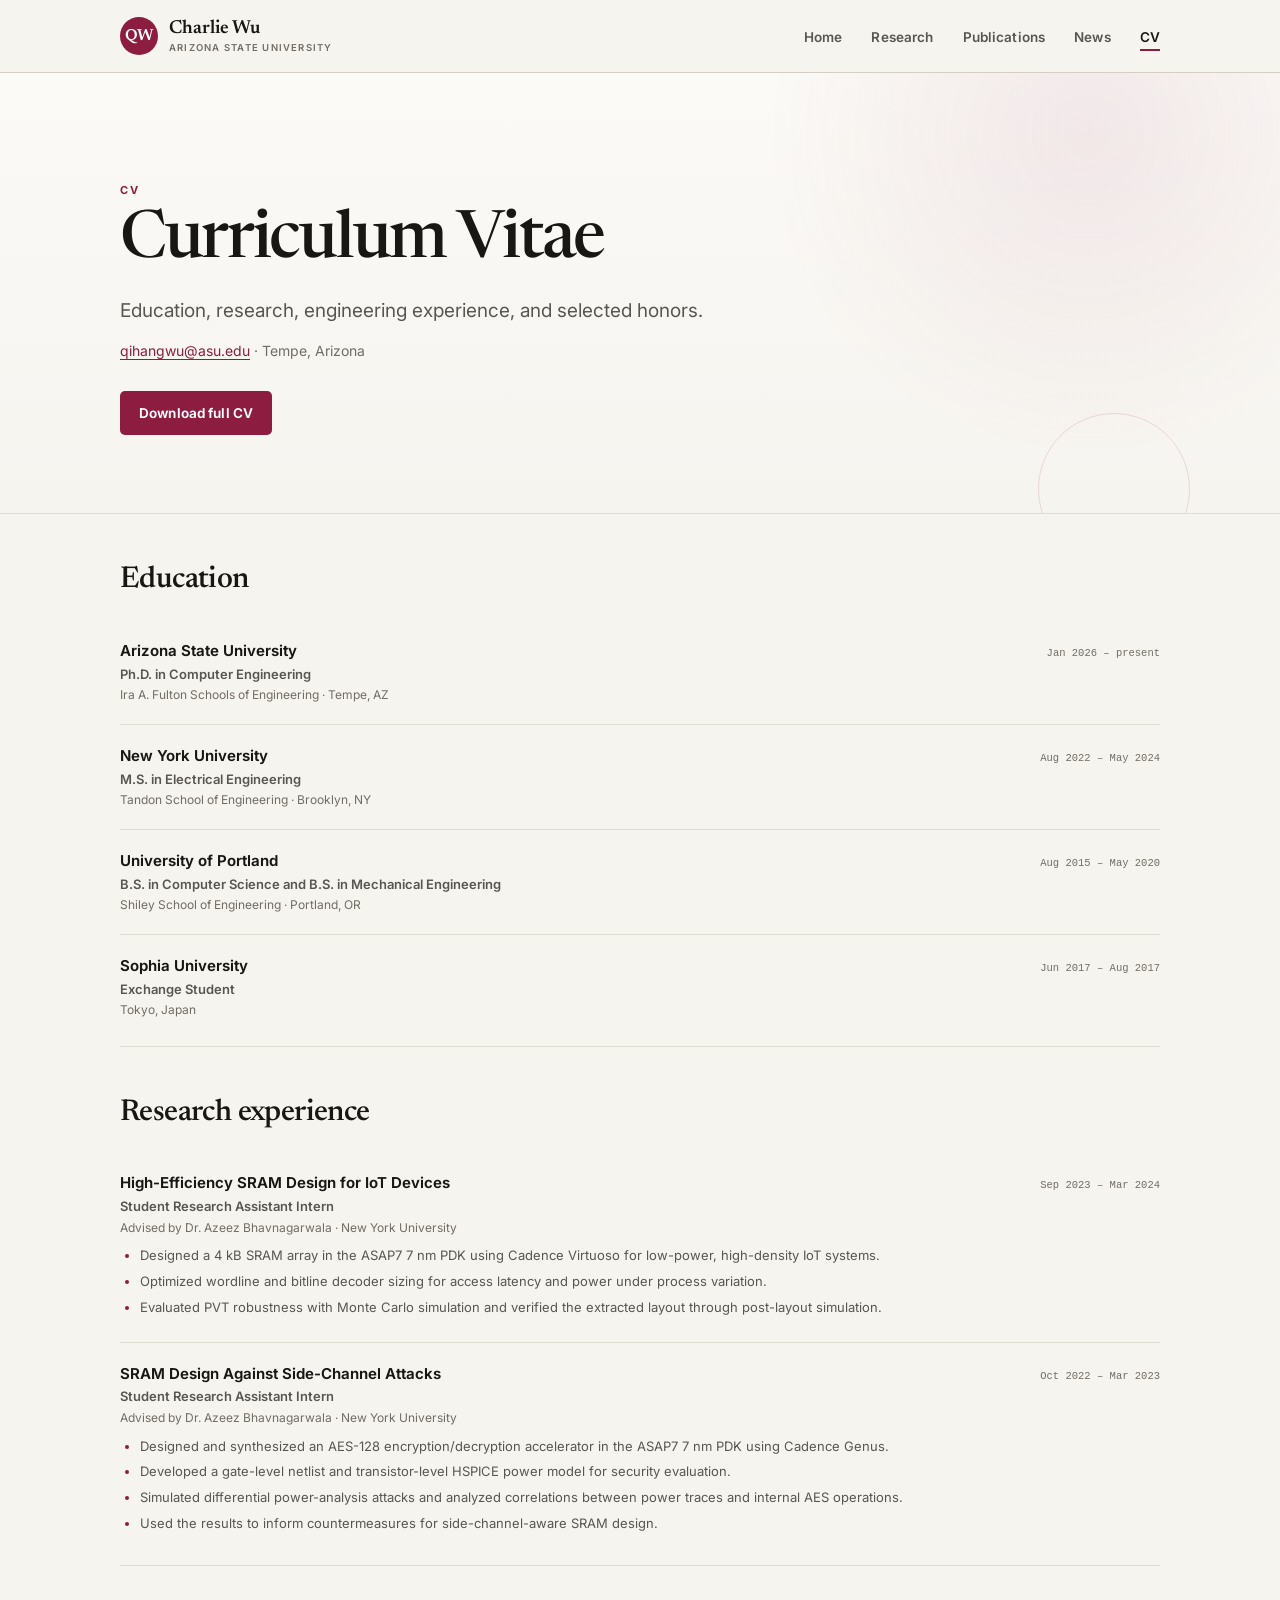
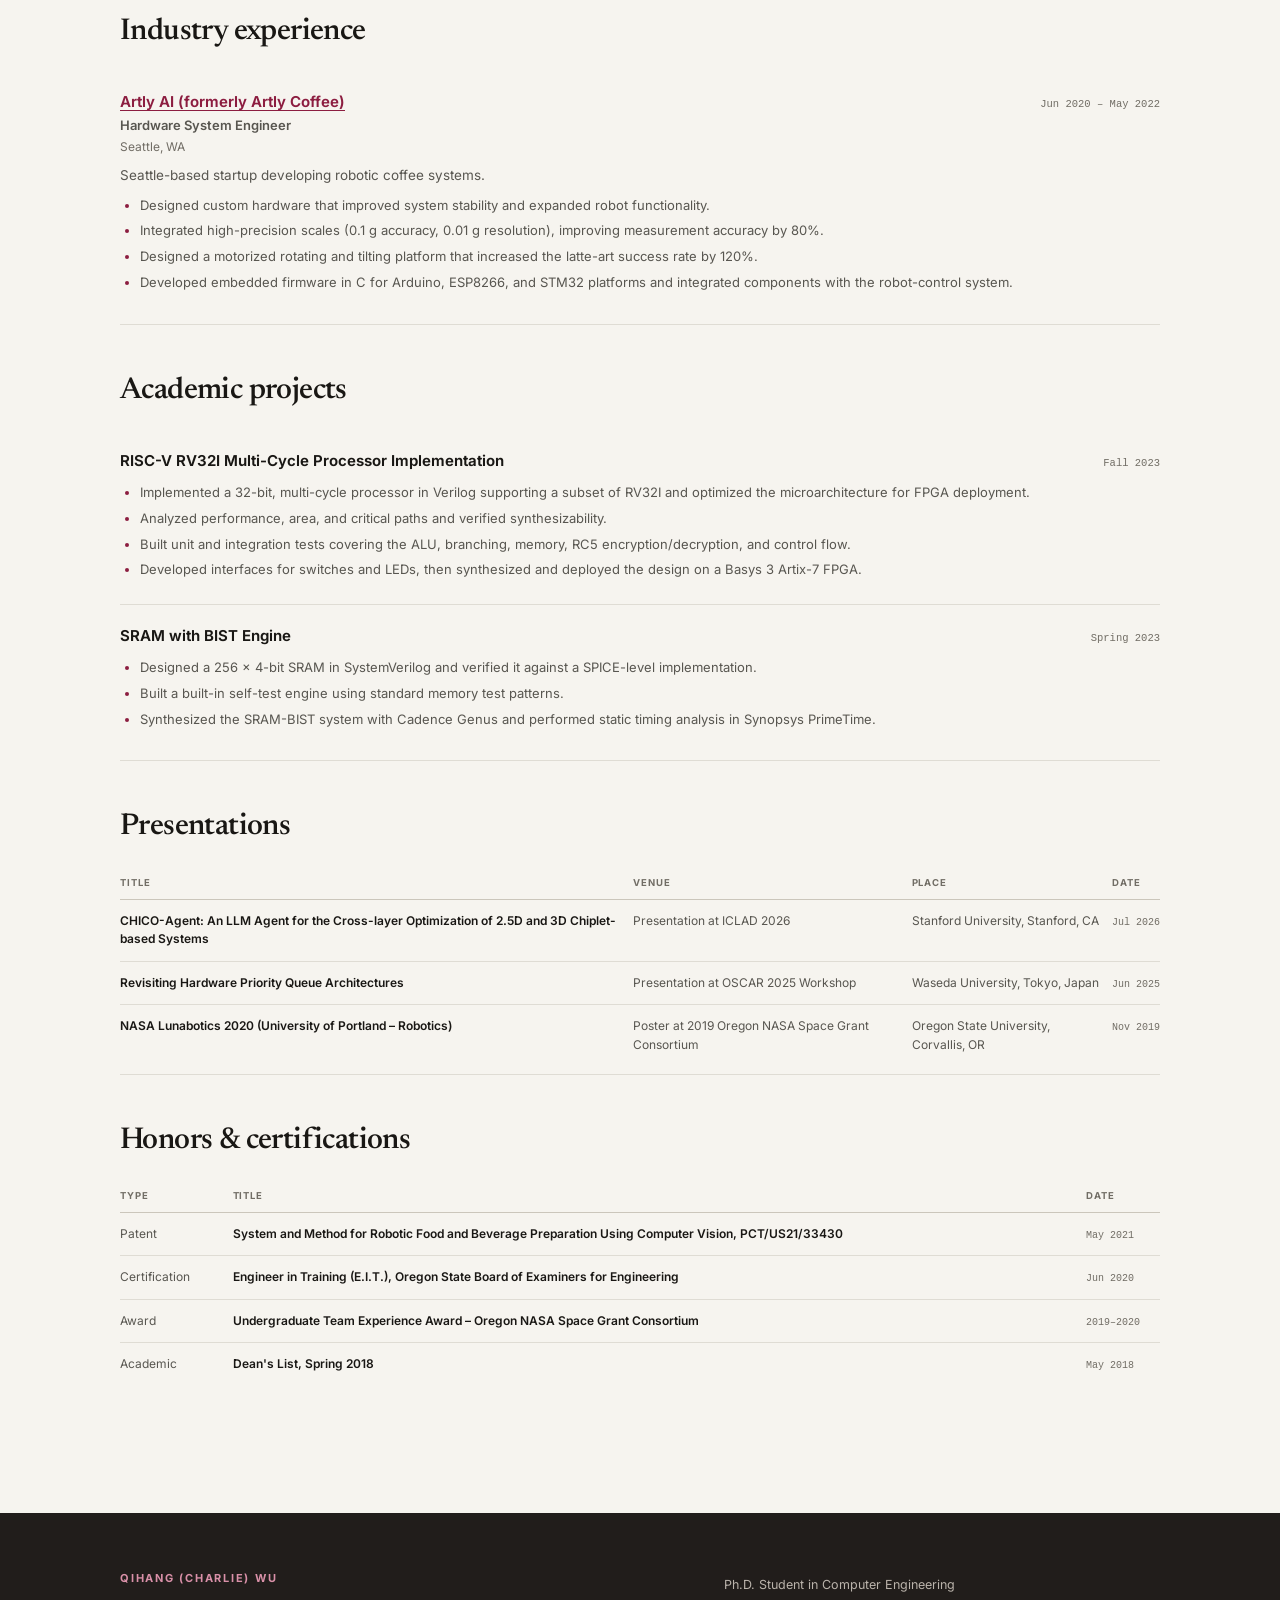
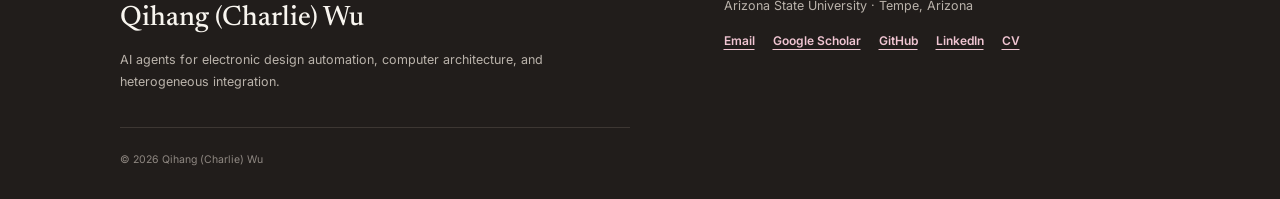
==== commit 6bd2a3c3: "Refresh academic site design and copy" ====
--- a/cv.html
+++ b/cv.html
@@ -5,24 +5,25 @@
   <meta name="viewport" content="width=device-width, initial-scale=1">
   <title>CV | Qihang Wu</title>
   <meta name="description" content="Curriculum vitae of Qihang (Charlie) Wu: education, research and industry experience, projects, presentations, and honors.">
+  <meta name="theme-color" content="#7f1734">
+  <link rel="canonical" href="https://charliewu.me/cv.html">
   <link rel="icon" type="image/svg+xml" href="assets/favicon.svg">
   <link rel="preconnect" href="https://fonts.googleapis.com">
   <link rel="preconnect" href="https://fonts.gstatic.com" crossorigin>
   <link href="https://fonts.googleapis.com/css2?family=Inter:wght@400;500;600;700&family=Newsreader:ital,opsz,wght@0,6..72,400;0,6..72,500;0,6..72,600;1,6..72,400;1,6..72,500&display=swap" rel="stylesheet">
-  <link rel="stylesheet" href="css/site.css?v=20260919f">
+  <link rel="stylesheet" href="css/site.css?v=20260919h">
 </head>
 <body data-page="cv">
 
-  <main>
+  <main id="content">
     <div class="page-head">
       <div class="wrap">
         <div class="eyebrow">CV</div>
         <h1 class="page-title">Curriculum Vitae</h1>
-        <p class="page-lede">
-          <a href="mailto:qihangwu@asu.edu">qihangwu@asu.edu</a> · Tempe, Arizona
-        </p>
+        <p class="page-lede">Education, research, engineering experience, and selected honors.</p>
+        <p class="page-meta"><a href="mailto:qihangwu@asu.edu">qihangwu@asu.edu</a> · Tempe, Arizona</p>
         <div class="hero-actions">
-          <a class="btn btn-primary" href="assets/Curriculum_Vitae.pdf">Download PDF</a>
+          <a class="btn btn-primary" href="assets/Curriculum_Vitae.pdf">Download full CV</a>
         </div>
       </div>
     </div>
@@ -39,7 +40,7 @@
       </section>
 
       <section class="join-section">
-        <h2>Industrial experience</h2>
+        <h2>Industry experience</h2>
         <div id="cv-industry"></div>
       </section>
 
@@ -60,8 +61,8 @@
     </div>
   </main>
 
-  <script src="data/site.js?v=20260919f"></script>
-  <script src="data/cv.js?v=20260919f"></script>
-  <script src="js/render.js?v=20260919f"></script>
+  <script src="data/site.js?v=20260919h"></script>
+  <script src="data/cv.js?v=20260919h"></script>
+  <script src="js/render.js?v=20260919h"></script>
 </body>
 </html>
--- a/css/site.css
+++ b/css/site.css
@@ -1,483 +1,835 @@
 /* ============================================================
-   Qihang (Charlie) Wu — personal site
-   Minimal academic style: typography-first, white ground,
-   a single blue accent, generous whitespace.
+   Qihang (Charlie) Wu — personal academic site
+   Editorial design system: warm paper, precise typography,
+   ASU maroon, and research-area color accents.
    ============================================================ */
 
 :root {
-  /* color */
-  --ink: #16181d;
-  --ink-soft: #4b5563;
-  --ink-faint: #8a93a0;
-  /* ASU brand: maroon #8C1D40, gold #FFC627 */
-  --accent: #8c1d40;        /* ASU maroon, links + primary */
-  --accent-deep: #6b1631;
-  --accent-tint: #f3dbe3;   /* pale maroon tint */
-  --wash: #faf4f6;          /* pale maroon wash for panels */
-  --line: #e8e4e6;
-  --bg: #ffffff;
-  --gold: #7a5a00;          /* award text (dark ASU gold) */
-  --gold-bg: #fff3c4;       /* ASU gold tint */
-
-  /* type */
+  --ink: #191714;
+  --ink-soft: #585650;
+  --ink-faint: #716d65;
+  --accent: #8c1d40;
+  --accent-deep: #64122d;
+  --accent-tint: #f5e5eb;
+  --canvas: #f6f4ef;
+  --surface: #ffffff;
+  --surface-soft: #fbfaf7;
+  --line: #dfdcd4;
+  --line-strong: #cbc6bb;
+  --gold: #6f5200;
+  --gold-bg: #fff0b3;
+  --shadow-sm: 0 8px 24px rgba(36, 29, 25, 0.06);
+  --shadow-md: 0 22px 54px rgba(36, 29, 25, 0.10);
   --serif: "Newsreader", "Source Serif 4", Georgia, "Times New Roman", serif;
   --sans: "Inter", -apple-system, BlinkMacSystemFont, "Segoe UI", Helvetica, Arial, sans-serif;
   --mono: "SF Mono", SFMono-Regular, ui-monospace, Menlo, Consolas, monospace;
-
-  /* layout */
-  --max: 1020px;
-  --pad: 24px;
+  --max: 1120px;
+  --measure: 760px;
+  --pad: clamp(20px, 4vw, 40px);
 }
 
 * { box-sizing: border-box; margin: 0; padding: 0; }
-
 html { scroll-behavior: smooth; }
-
 body {
+  min-width: 320px;
   font-family: var(--sans);
   font-size: 16px;
   line-height: 1.65;
   color: var(--ink);
-  background: var(--bg);
+  background: var(--canvas);
   -webkit-font-smoothing: antialiased;
   text-rendering: optimizeLegibility;
 }
-
 img { max-width: 100%; display: block; }
-
-a { color: var(--accent); text-decoration: none; }
-a:hover { color: var(--accent-deep); text-decoration: underline; text-underline-offset: 3px; }
-
-::selection { background: var(--accent-tint); color: var(--ink); }
-
-.wrap { max-width: var(--max); margin: 0 auto; padding: 0 var(--pad); }
+button, input { font: inherit; }
+a { color: var(--accent); text-decoration-thickness: 1px; text-underline-offset: 3px; }
+a:hover { color: var(--accent-deep); }
+a:not([class]) { text-decoration-line: underline; }
+.more, .research-more, .pillar-link { text-decoration: underline; text-underline-offset: 4px; }
+:focus-visible { outline: 3px solid rgba(140, 29, 64, 0.3); outline-offset: 3px; }
+::selection { background: #efd2dc; color: var(--ink); }
+.wrap { width: 100%; max-width: var(--max); margin: 0 auto; padding-inline: var(--pad); }
+
+.skip-link {
+  position: fixed;
+  top: 10px;
+  left: 10px;
+  z-index: 100;
+  padding: 10px 15px;
+  border-radius: 5px;
+  color: #fff;
+  background: var(--accent-deep);
+  transform: translateY(-150%);
+  transition: transform 0.15s ease;
+}
+.skip-link:focus { color: #fff; transform: translateY(0); }
 
 /* ---------------- navigation ---------------- */
-
 .nav {
-  position: sticky; top: 0; z-index: 50;
-  background: rgba(255, 255, 255, 0.92);
-  backdrop-filter: blur(10px);
-  -webkit-backdrop-filter: blur(10px);
-  border-bottom: 1px solid var(--line);
+  position: sticky;
+  top: 0;
+  z-index: 50;
+  border-bottom: 1px solid rgba(203, 198, 187, 0.8);
+  background: rgba(246, 244, 239, 0.9);
+  backdrop-filter: blur(14px);
+  -webkit-backdrop-filter: blur(14px);
 }
 .nav-inner {
-  max-width: var(--max); margin: 0 auto; padding: 0 var(--pad);
-  display: flex; align-items: center; justify-content: space-between;
-  height: 64px;
+  width: 100%;
+  max-width: var(--max);
+  height: 72px;
+  margin: 0 auto;
+  padding-inline: var(--pad);
+  display: flex;
+  align-items: center;
+  justify-content: space-between;
 }
 .brand {
+  display: inline-flex;
+  align-items: center;
+  gap: 11px;
+  color: var(--ink);
+  text-decoration: none;
+}
+.brand:hover { color: var(--ink); }
+.brand-mark {
+  width: 38px;
+  height: 38px;
+  border-radius: 50%;
+  display: grid;
+  place-items: center;
+  flex: 0 0 auto;
   font-family: var(--serif);
-  font-size: 22px; font-weight: 600; letter-spacing: 0.01em;
-  color: var(--ink); text-decoration: none;
-  display: flex; align-items: baseline; gap: 9px;
-}
-.brand:hover { text-decoration: none; color: var(--ink); }
-.brand .brand-mark { color: var(--accent); }
-.brand .brand-sub {
-  font-family: var(--sans); font-size: 11.5px; font-weight: 500;
-  color: var(--ink-faint); letter-spacing: 0.08em; text-transform: uppercase;
-}
-.nav-links { display: flex; gap: 26px; align-items: center; list-style: none; }
+  font-size: 16px;
+  font-weight: 600;
+  letter-spacing: -0.04em;
+  color: #fff;
+  background: var(--accent);
+}
+.brand-copy { display: grid; line-height: 1.15; }
+.brand-name { font-family: var(--serif); font-size: 19px; font-weight: 600; }
+.brand-sub {
+  margin-top: 4px;
+  font-size: 9.5px;
+  font-weight: 600;
+  letter-spacing: 0.13em;
+  text-transform: uppercase;
+  color: var(--ink-faint);
+}
+.nav-links { display: flex; gap: 29px; align-items: center; list-style: none; }
 .nav-links a {
   position: relative;
-  font-size: 14.5px; font-weight: 500; color: var(--ink-soft);
-  letter-spacing: 0.01em; padding: 4px 0;
+  padding-block: 7px;
+  font-size: 13.5px;
+  font-weight: 600;
+  letter-spacing: 0.01em;
+  color: var(--ink-soft);
+  text-decoration: none;
 }
 .nav-links a::after {
-  content: ""; position: absolute; left: 0; right: 0; bottom: -2px; height: 2px;
+  content: "";
+  position: absolute;
+  right: 0;
+  bottom: 1px;
+  left: 0;
+  height: 2px;
   background: var(--accent);
-  transform: scaleX(0); transform-origin: left center;
+  transform: scaleX(0);
+  transform-origin: left;
   transition: transform 0.18s ease;
 }
-.nav-links a:hover { color: var(--ink); text-decoration: none; }
+.nav-links a:hover, .nav-links a.active { color: var(--ink); }
 .nav-links a:hover::after, .nav-links a.active::after { transform: scaleX(1); }
-.nav-links a.active { color: var(--ink); }
 .nav-toggle {
-  display: none; background: none; border: 0; cursor: pointer;
-  padding: 8px; color: var(--ink);
+  display: none;
+  border: 0;
+  padding: 8px;
+  color: var(--ink);
+  background: transparent;
+  cursor: pointer;
 }
 .nav-toggle svg { display: block; }
 
 /* ---------------- page scaffolding ---------------- */
-
-main { min-height: 60vh; }
-
-.section { padding: 56px 0 8px; }
+main { min-height: 64vh; }
+.section { padding: clamp(64px, 8vw, 92px) 0; }
+.section + .section { border-top: 1px solid var(--line); }
 .section-head {
-  display: flex; align-items: baseline; justify-content: space-between;
-  gap: 16px; margin-bottom: 26px;
-}
-.eyebrow {
-  font-size: 12px; font-weight: 600; letter-spacing: 0.14em;
-  text-transform: uppercase; color: var(--accent);
-  margin-bottom: 6px;
-}
-h1.page-title, .section-head h2 {
-  font-family: var(--serif); font-weight: 600; letter-spacing: -0.01em;
+  margin-bottom: 30px;
+  display: flex;
+  align-items: end;
+  justify-content: space-between;
+  gap: 24px;
+}
+.eyebrow, .hero-kicker {
+  margin-bottom: 8px;
+  font-size: 11px;
+  font-weight: 700;
+  letter-spacing: 0.16em;
+  text-transform: uppercase;
+  color: var(--accent);
+}
+.section-head h2, h1.page-title { font-family: var(--serif); color: var(--ink); }
+.section-head h2 {
+  font-size: clamp(31px, 4vw, 40px);
+  font-weight: 500;
+  line-height: 1.1;
+  letter-spacing: -0.025em;
+}
+.section-head .more {
+  margin-bottom: 4px;
+  flex: 0 0 auto;
+  font-size: 13.5px;
+  font-weight: 600;
+}
+.page-head {
+  position: relative;
+  overflow: hidden;
+  padding: clamp(72px, 9vw, 108px) 0 clamp(54px, 7vw, 78px);
+  border-bottom: 1px solid var(--line);
+  background:
+    radial-gradient(circle at 85% 14%, rgba(140, 29, 64, 0.08), transparent 28%),
+    linear-gradient(180deg, var(--surface-soft), var(--canvas));
+}
+.page-head::after {
+  content: "";
+  position: absolute;
+  right: clamp(20px, 7vw, 110px);
+  bottom: -52px;
+  width: 150px;
+  height: 150px;
+  border: 1px solid rgba(140, 29, 64, 0.14);
+  border-radius: 50%;
+}
+h1.page-title {
+  max-width: 880px;
+  margin-bottom: 18px;
+  font-size: clamp(43px, 6vw, 66px);
+  font-weight: 500;
+  line-height: 1.04;
+  letter-spacing: -0.035em;
+}
+.page-lede {
+  max-width: var(--measure);
+  font-size: clamp(17px, 2vw, 19px);
+  line-height: 1.75;
+  color: var(--ink-soft);
+}
+.page-meta { margin-top: 12px; font-size: 14px; color: var(--ink-faint); }
+
+/* ---------------- home hero ---------------- */
+.hero {
+  position: relative;
+  overflow: hidden;
+  padding: clamp(70px, 9vw, 112px) 0 clamp(68px, 9vw, 104px);
+  border-bottom: 1px solid var(--line);
+  background:
+    radial-gradient(circle at 9% 4%, rgba(255, 198, 39, 0.07), transparent 22%),
+    radial-gradient(circle at 91% 24%, rgba(140, 29, 64, 0.08), transparent 24%),
+    var(--canvas);
+}
+.hero-grid {
+  display: grid;
+  grid-template-columns: minmax(0, 1fr) minmax(260px, 326px);
+  gap: clamp(52px, 8vw, 100px);
+  align-items: center;
+}
+.hero-copy { min-width: 0; }
+.hero h1 {
+  margin-bottom: 15px;
+  font-family: var(--serif);
+  font-size: clamp(50px, 6vw, 70px);
+  font-weight: 500;
+  line-height: 0.98;
+  letter-spacing: -0.045em;
+  white-space: nowrap;
+}
+.hero h1 em { font-weight: 400; color: var(--accent); }
+.hero-statement {
+  max-width: 700px;
+  margin-bottom: 22px;
+  font-family: var(--serif);
+  font-size: clamp(27px, 3.3vw, 38px);
+  font-weight: 400;
+  line-height: 1.14;
+  letter-spacing: -0.025em;
   color: var(--ink);
 }
-.section-head h2 { font-size: 30px; line-height: 1.2; }
-.section-head .more { font-size: 14px; white-space: nowrap; }
-
-.page-head { padding: 64px 0 8px; }
-h1.page-title { font-size: 42px; line-height: 1.15; margin-bottom: 14px; }
-.page-lede { font-size: 17.5px; color: var(--ink-soft); }
-
-/* ---------------- home hero ---------------- */
-
-.hero { padding: 64px 0 30px; }
-/* Hero: text column + portrait column (no text wrap); stacks on phones. */
-.hero-grid { display: grid; grid-template-columns: 1fr 200px; gap: 40px; align-items: start; }
+.hero p.lede {
+  max-width: 735px;
+  font-size: 17px;
+  line-height: 1.78;
+  color: var(--ink-soft);
+}
+.hero-background {
+  max-width: 700px;
+  margin-top: 18px;
+  padding-left: 18px;
+  border-left: 2px solid var(--line-strong);
+  font-size: 14px;
+  line-height: 1.7;
+  color: var(--ink-faint);
+}
+.hero-actions { margin-top: 29px; display: flex; gap: 11px; flex-wrap: wrap; }
+.btn {
+  min-height: 44px;
+  padding: 10px 18px;
+  border: 1px solid transparent;
+  border-radius: 5px;
+  display: inline-flex;
+  align-items: center;
+  justify-content: center;
+  font-size: 13.5px;
+  font-weight: 650;
+  letter-spacing: 0.01em;
+  text-decoration: none;
+  transition: background-color 0.15s ease, border-color 0.15s ease, transform 0.15s ease;
+}
+.btn:hover { text-decoration: none; transform: translateY(-1px); }
+.btn-primary { color: #fff; background: var(--accent); }
+.btn-primary:hover { color: #fff; background: var(--accent-deep); }
+.btn-ghost { border-color: var(--line-strong); color: var(--ink); background: rgba(255, 255, 255, 0.55); }
+.btn-ghost:hover { border-color: var(--ink-faint); color: var(--ink); background: #fff; }
+.hero-links { margin-top: 23px; display: flex; gap: 9px 22px; flex-wrap: wrap; }
+.hero-links a {
+  font-size: 12.5px;
+  font-weight: 650;
+  color: var(--ink-soft);
+  text-decoration: underline;
+  text-decoration-color: var(--line-strong);
+  text-underline-offset: 4px;
+}
+.hero-links a:hover { color: var(--accent); text-decoration-color: var(--accent); }
+.hero-visual { position: relative; }
+.portrait-frame { position: relative; margin: 0 10px; }
+.portrait-frame::before {
+  content: "";
+  position: absolute;
+  inset: 14px -14px -14px 14px;
+  border: 1px solid rgba(140, 29, 64, 0.28);
+  border-radius: 7px;
+}
 .hero-portrait {
-  width: 200px; height: 200px; object-fit: cover;
-  border-radius: 14px; border: 1px solid var(--line);
-  box-shadow: 0 10px 28px rgba(140, 29, 64, 0.10);
-  margin-top: 8px;
-}
-@media (max-width: 820px) {
-  .hero-grid { grid-template-columns: 1fr; gap: 24px; }
-  .hero-portrait { width: 168px; height: 168px; margin-top: 0; }
-}
-.hero h1 {
-  font-family: var(--serif); font-weight: 500;
-  font-size: clamp(34px, 5.4vw, 54px);
-  line-height: 1.14; letter-spacing: -0.015em;
-  margin-bottom: 22px;
-}
-.hero h1 em { font-style: italic; color: var(--accent); }
-.hero p.lede {
-  font-size: 18.5px; color: var(--ink-soft); line-height: 1.7;
-}
-.hero .hero-meta {
-  margin-top: 10px; font-size: 14px; color: var(--ink-faint); letter-spacing: 0.02em;
-}
-.hero-actions { margin-top: 30px; display: flex; gap: 14px; flex-wrap: wrap; }
-
-.btn {
-  display: inline-block; padding: 11px 22px; border-radius: 6px;
-  font-size: 15px; font-weight: 550; letter-spacing: 0.01em;
-  border: 1px solid transparent; transition: all 0.15s ease;
-}
-.btn:hover { text-decoration: none; }
-.btn-primary { background: var(--accent); color: #fff; }
-.btn-primary:hover { background: var(--accent-deep); color: #fff; }
-.btn-ghost { border-color: var(--line); color: var(--ink); background: #fff; }
-.btn-ghost:hover { border-color: var(--ink-faint); color: var(--ink); }
-
-.recruit-banner {
-  margin-top: 44px;
-  background: var(--wash);
-  border: 1px solid #ead3db;
-  border-left: 3px solid var(--accent);
-  border-radius: 8px;
-  padding: 15px 20px;
-  font-size: 15px; color: var(--ink);
-  display: flex; gap: 10px; align-items: baseline; flex-wrap: wrap;
-}
-.recruit-banner strong { font-weight: 650; }
-.recruit-banner .recruit-link { flex-basis: 100%; font-weight: 550; }
+  position: relative;
+  z-index: 1;
+  width: 100%;
+  aspect-ratio: 1 / 1.08;
+  object-fit: cover;
+  object-position: center 38%;
+  border: 1px solid var(--line-strong);
+  border-radius: 7px;
+  box-shadow: var(--shadow-md);
+  filter: saturate(0.9) contrast(1.02);
+}
+.hero-note {
+  position: relative;
+  z-index: 2;
+  width: calc(100% - 34px);
+  margin: -24px 0 0 -18px;
+  padding: 15px 17px;
+  display: grid;
+  grid-template-columns: auto 1fr;
+  gap: 11px;
+  align-items: start;
+  border: 1px solid var(--line);
+  border-radius: 5px;
+  background: rgba(255, 255, 255, 0.96);
+  box-shadow: var(--shadow-sm);
+}
+.hero-note p { font-size: 12px; line-height: 1.55; color: var(--ink-soft); }
+.hero-note strong { font-size: 12.5px; color: var(--ink); }
+.status-dot {
+  width: 8px;
+  height: 8px;
+  margin-top: 5px;
+  border-radius: 50%;
+  background: #3f8a57;
+  box-shadow: 0 0 0 4px rgba(63, 138, 87, 0.12);
+}
 
 /* ---------------- research pillars ---------------- */
-
-.pillars { display: grid; grid-template-columns: 1fr 1fr; gap: 20px; }
+.pillars { display: grid; grid-template-columns: repeat(2, minmax(0, 1fr)); gap: 16px; }
 .pillar {
-  border: 1px solid var(--line); border-radius: 10px;
-  padding: 26px 26px 22px; background: #fff;
-  transition: border-color 0.15s ease, box-shadow 0.15s ease, transform 0.15s ease;
-  display: block; color: var(--ink);
+  position: relative;
+  overflow: hidden;
+  min-height: 250px;
+  padding: 31px 31px 26px;
+  border: 1px solid var(--line);
+  border-radius: 7px;
+  display: flex;
+  flex-direction: column;
+  color: var(--ink);
+  background: var(--surface);
+  box-shadow: 0 1px 0 rgba(36, 29, 25, 0.02);
+  text-decoration: none;
+  transition: border-color 0.18s ease, box-shadow 0.18s ease, transform 0.18s ease;
+}
+.pillar::before {
+  content: "";
+  position: absolute;
+  top: 0;
+  right: 0;
+  left: 0;
+  height: 4px;
+  background: var(--area-color, var(--accent));
 }
 .pillar:hover {
-  text-decoration: none; color: var(--ink);
-  border-color: #d9b8c4; box-shadow: 0 6px 18px rgba(140, 29, 64, 0.08);
-  transform: translateY(-2px);
-}
-.pillar .pillar-num {
-  font-family: var(--mono); font-size: 12px; color: var(--area-color, var(--accent));
-  letter-spacing: 0.1em; margin-bottom: 12px;
+  border-color: var(--line-strong);
+  color: var(--ink);
+  box-shadow: var(--shadow-sm);
+  transform: translateY(-3px);
+}
+.pillar-num {
+  margin-bottom: 24px;
+  font-family: var(--mono);
+  font-size: 11px;
+  letter-spacing: 0.12em;
+  color: var(--area-color, var(--accent));
 }
 .pillar h3 {
-  font-family: var(--serif); font-size: 21px; font-weight: 600;
-  line-height: 1.3; margin-bottom: 10px;
-}
-.pillar p { font-size: 14.5px; color: var(--ink-soft); line-height: 1.62; }
+  margin-bottom: 10px;
+  font-family: var(--serif);
+  font-size: 25px;
+  font-weight: 600;
+  line-height: 1.2;
+  letter-spacing: -0.015em;
+}
+.pillar p { font-size: 14px; line-height: 1.68; color: var(--ink-soft); }
+.pillar-link {
+  margin-top: auto;
+  padding-top: 22px;
+  align-self: flex-start;
+  font-size: 12px;
+  font-weight: 650;
+  color: var(--area-color, var(--accent));
+}
 
 /* ---------------- research page ---------------- */
-
+.research-pillars { margin: clamp(44px, 6vw, 72px) 0 clamp(56px, 8vw, 88px); }
 .research-block {
-  padding: 40px 0;
+  padding: clamp(48px, 7vw, 76px) 0;
   border-top: 1px solid var(--line);
-  scroll-margin-top: 80px;
-}
-.research-pillars { margin-bottom: 48px; }
+  display: grid;
+  grid-template-columns: minmax(210px, 0.72fr) minmax(0, 1.75fr);
+  gap: clamp(38px, 7vw, 92px);
+  scroll-margin-top: 88px;
+}
+.research-heading { align-self: start; }
 .research-block h2 {
-  font-family: var(--serif); font-size: 27px; font-weight: 600;
-  line-height: 1.25; margin-bottom: 6px;
+  font-family: var(--serif);
+  font-size: clamp(28px, 3.5vw, 38px);
+  font-weight: 500;
+  line-height: 1.12;
+  letter-spacing: -0.025em;
 }
 .research-sub {
-  font-size: 13px; font-weight: 600; letter-spacing: 0.08em;
-  text-transform: uppercase; color: var(--area-color, var(--accent)); margin-bottom: 12px;
-}
-.research-block .research-long { color: var(--ink-soft); margin-bottom: 16px; }
-.keywords { display: flex; flex-wrap: wrap; gap: 8px; margin-bottom: 20px; }
+  margin-bottom: 10px;
+  font-size: 10.5px;
+  font-weight: 700;
+  letter-spacing: 0.13em;
+  text-transform: uppercase;
+  color: var(--area-color, var(--accent));
+}
+.research-long {
+  max-width: 720px;
+  margin-bottom: 20px;
+  font-size: 16px;
+  line-height: 1.78;
+  color: var(--ink-soft);
+}
+.keywords { margin-bottom: 25px; display: flex; flex-wrap: wrap; gap: 7px; }
 .keyword {
-  font-size: 12.5px; font-weight: 550; color: var(--accent-deep);
-  background: var(--wash); border: 1px solid #ead3db;
-  padding: 3px 11px; border-radius: 999px;
+  padding: 4px 10px;
+  border: 1px solid var(--line-strong);
+  border-color: color-mix(in srgb, var(--area-color, var(--accent)) 28%, white);
+  border-radius: 999px;
+  font-size: 11px;
+  font-weight: 650;
   color: var(--area-color, var(--accent-deep));
-  background: color-mix(in srgb, var(--area-color, var(--accent)) 7%, #fff);
-  border-color: color-mix(in srgb, var(--area-color, var(--accent)) 24%, #fff);
-}
-.rep-pubs { border-left: 2px solid var(--line); padding-left: 18px; display: grid; gap: 10px; }
-.research-block .rep-pubs {
-  border-left-color: color-mix(in srgb, var(--area-color, var(--accent)) 30%, #fff);
-}
-.research-more {
-  display: inline-block; margin-top: 16px;
-  font-size: 14px; font-weight: 550;
-}
-.rep-pub { font-size: 14.5px; line-height: 1.55; }
-.rep-pub .rep-venue {
-  font-family: var(--mono); font-size: 11.5px; color: var(--ink-faint);
-  margin-left: 6px; white-space: nowrap;
-}
+  background: color-mix(in srgb, var(--area-color, var(--accent)) 7%, white);
+}
+.rep-pubs {
+  padding: 18px 20px;
+  border-left: 3px solid var(--area-color, var(--accent));
+  display: grid;
+  gap: 10px;
+  background: var(--surface);
+}
+.rep-label {
+  margin-bottom: 1px;
+  font-size: 10px;
+  font-weight: 700;
+  letter-spacing: 0.13em;
+  text-transform: uppercase;
+  color: var(--ink-faint);
+}
+.rep-pub { font-size: 13.5px; line-height: 1.55; color: var(--ink-soft); }
+.rep-pub a { font-weight: 550; }
+.rep-venue {
+  margin-left: 7px;
+  font-family: var(--mono);
+  font-size: 10.5px;
+  white-space: nowrap;
+  color: var(--ink-faint);
+}
+.research-more { margin-top: 17px; display: inline-block; font-size: 12.5px; font-weight: 650; }
+
 /* ---------------- news ---------------- */
-
-.news-list { display: grid; gap: 0; }
+.news-list { display: grid; }
 .news-item {
-  display: grid; grid-template-columns: 92px 84px 1fr; gap: 16px;
-  padding: 13px 0; border-bottom: 1px solid var(--line);
-  font-size: 15px; align-items: baseline;
-}
-.news-item:last-child { border-bottom: 0; }
+  padding: 17px 4px;
+  border-bottom: 1px solid var(--line);
+  display: grid;
+  grid-template-columns: 88px 82px minmax(0, 1fr);
+  gap: 18px;
+  align-items: baseline;
+}
+.news-item:first-child { border-top: 1px solid var(--line); }
 .news-date {
-  font-family: var(--mono); font-size: 12.5px; color: var(--ink-faint);
-  white-space: nowrap; letter-spacing: 0.02em;
+  font-family: var(--mono);
+  font-size: 11px;
+  letter-spacing: 0.02em;
+  white-space: nowrap;
+  color: var(--ink-faint);
 }
 .news-tag {
-  font-size: 11px; font-weight: 650; letter-spacing: 0.08em;
-  text-transform: uppercase; text-align: center;
-  padding: 2px 0; border-radius: 4px;
-  color: var(--accent-deep); background: var(--wash);
-  align-self: start; margin-top: 2px;
+  width: 100%;
+  padding: 2px 6px;
+  border-radius: 3px;
+  align-self: start;
+  font-size: 9.5px;
+  font-weight: 750;
+  letter-spacing: 0.09em;
+  text-align: center;
+  text-transform: uppercase;
+  color: var(--accent-deep);
+  background: var(--accent-tint);
 }
 .news-tag[data-tag="Award"], .news-tag[data-tag="Patent"] { color: var(--gold); background: var(--gold-bg); }
 .news-tag[data-tag="Milestone"] { color: #fff; background: var(--accent); }
-.news-text { color: var(--ink); line-height: 1.6; }
-.news-text b { font-weight: 600; }
+.news-text { font-size: 14px; line-height: 1.62; color: var(--ink-soft); }
+.news-text strong { font-weight: 650; color: var(--ink); }
 
 /* ---------------- publications ---------------- */
-
 .pub-controls {
-  display: flex; flex-wrap: wrap; gap: 8px; align-items: center;
-  padding: 18px 0 6px;
-}
+  margin: 38px 0 18px;
+  padding: 15px;
+  border: 1px solid var(--line);
+  border-radius: 7px;
+  display: flex;
+  flex-wrap: wrap;
+  gap: 10px;
+  align-items: center;
+  background: rgba(255, 255, 255, 0.7);
+}
+.filter-group { display: flex; flex-wrap: wrap; gap: 6px; }
 .pub-filter {
-  font-size: 13.5px; font-weight: 550; color: var(--ink-soft);
-  background: #fff; border: 1px solid var(--line); border-radius: 999px;
-  padding: 6px 15px; cursor: pointer; transition: all 0.12s ease;
+  min-height: 34px;
+  padding: 6px 12px;
+  border: 1px solid var(--line);
+  border-radius: 4px;
+  font-size: 11.5px;
+  font-weight: 650;
+  color: var(--ink-soft);
+  background: var(--surface);
+  cursor: pointer;
+  transition: border-color 0.12s ease, color 0.12s ease, background-color 0.12s ease;
+}
+.pub-filter:hover { border-color: var(--line-strong); color: var(--ink); }
+.pub-filter.active { border-color: var(--accent); color: #fff; background: var(--accent); }
+.pub-filter-count { margin-left: 6px; font-size: 9.5px; font-weight: 550; color: var(--ink-faint); }
+.pub-filter.active .pub-filter-count { color: rgba(255, 255, 255, 0.74); }
+.pub-search {
+  width: min(100%, 240px);
+  min-height: 36px;
+  padding: 6px 12px;
+  border: 1px solid var(--line);
+  border-radius: 4px;
+  font-size: 12px;
+  color: var(--ink);
+  background: var(--surface);
+  transition: border-color 0.12s ease;
+}
+.pub-search:focus { border-color: var(--accent); outline: 3px solid rgba(140, 29, 64, 0.12); }
+.pub-search::placeholder { color: var(--ink-faint); }
+.pub-count { margin-left: auto; font-size: 11px; white-space: nowrap; color: var(--ink-faint); }
+.pub-empty { padding: 34px 0; font-size: 14px; color: var(--ink-faint); }
+.pub-year {
+  padding: 37px 0 9px;
+  display: flex;
+  gap: 14px;
+  align-items: center;
+  font-family: var(--serif);
+  font-size: 25px;
+  font-weight: 600;
+  color: var(--ink);
+}
+.pub-year::after { content: ""; order: 0; height: 1px; flex: 1; background: var(--line); }
+.pub-year-count {
+  order: 1;
   font-family: var(--sans);
-}
-.pub-filter:hover { border-color: var(--ink-faint); color: var(--ink); }
-.pub-filter.active {
-  background: var(--accent); border-color: var(--accent); color: #fff;
-}
-.pub-filter-count {
-  margin-left: 7px; font-size: 11px; font-weight: 500;
-  color: var(--ink-faint); letter-spacing: 0;
-}
-.pub-filter.active .pub-filter-count { color: rgba(255, 255, 255, 0.75); }
-.pub-search {
-  font-family: var(--sans); font-size: 13.5px; color: var(--ink);
-  border: 1px solid var(--line); border-radius: 999px;
-  padding: 6px 15px; width: 220px; background: #fff;
-  transition: border-color 0.12s ease;
-}
-.pub-search:focus { outline: none; border-color: var(--accent); }
-.pub-search::placeholder { color: var(--ink-faint); }
-.pub-count { font-size: 13px; color: var(--ink-faint); margin-left: auto; }
-.pub-empty { padding: 30px 0; color: var(--ink-faint); font-size: 15px; }
-
-@media (max-width: 820px) {
-  .pub-search { width: 100%; }
-}
-
-.pub-year {
-  font-family: var(--serif); font-size: 24px; font-weight: 600;
-  padding: 34px 0 4px; color: var(--ink);
-  display: flex; align-items: center; gap: 14px;
-}
-.pub-year::after { content: ""; flex: 1; height: 1px; background: var(--line); order: 0; }
-.pub-year-count {
-  order: 1; font-family: var(--sans); font-size: 12.5px; font-weight: 500;
-  color: var(--ink-faint); white-space: nowrap; letter-spacing: 0.02em;
-}
-
-/* Published work carries a pale accent spine; preprints a neutral one. */
+  font-size: 10.5px;
+  font-weight: 550;
+  letter-spacing: 0.02em;
+  white-space: nowrap;
+  color: var(--ink-faint);
+}
 .pub-item {
-  padding: 16px 0 16px 16px; border-bottom: 1px solid #f0f2f5;
-  border-left: 2px solid var(--accent-tint);
-}
-.pub-item.is-preprint { border-left-color: var(--line); }
-.pub-item.is-preprint .venue-badge {
-  color: var(--ink-soft); background: #f3f5f8; border-color: var(--line);
-}
-.pub-item:last-child { border-bottom: 0; }
+  position: relative;
+  margin-bottom: 10px;
+  padding: 20px 22px 19px 24px;
+  border: 1px solid var(--line);
+  border-left: 3px solid var(--accent);
+  border-radius: 0 6px 6px 0;
+  background: var(--surface);
+}
+.pub-item.is-preprint { border-left-color: var(--line-strong); }
 .pub-title {
-  font-size: 16.5px; font-weight: 600; line-height: 1.45;
-  color: var(--ink); margin-bottom: 3px;
-}
-.pub-title a { color: var(--ink); }
-.pub-title a:hover { color: var(--accent-deep); }
-.pub-authors { font-size: 14px; color: var(--ink-soft); line-height: 1.55; }
-.pub-authors b { color: var(--ink); font-weight: 600; }
+  margin-bottom: 5px;
+  font-family: var(--serif);
+  font-size: 19px;
+  font-weight: 600;
+  line-height: 1.35;
+  letter-spacing: -0.01em;
+  color: var(--ink);
+}
+.pub-title a { color: var(--ink); text-decoration: none; }
+.pub-title a:hover { color: var(--accent); text-decoration: underline; }
+.pub-authors { font-size: 12.5px; line-height: 1.6; color: var(--ink-soft); }
+.pub-authors b { font-weight: 650; color: var(--ink); }
 .pub-meta {
-  display: flex; flex-wrap: wrap; gap: 8px; align-items: center;
-  margin-top: 7px; font-size: 13px;
+  margin-top: 10px;
+  display: flex;
+  flex-wrap: wrap;
+  gap: 7px 10px;
+  align-items: center;
+  font-size: 12px;
 }
 .venue-badge {
-  font-family: var(--mono); font-size: 11.5px; font-weight: 600;
-  color: var(--accent-deep); background: var(--wash);
-  border: 1px solid #ead3db; border-radius: 4px; padding: 1.5px 8px;
-  letter-spacing: 0.02em; white-space: nowrap;
-}
+  padding: 2px 7px;
+  border: 1px solid #e4cbd4;
+  border-radius: 3px;
+  font-family: var(--mono);
+  font-size: 9.5px;
+  font-weight: 650;
+  letter-spacing: 0.02em;
+  white-space: nowrap;
+  color: var(--accent-deep);
+  background: var(--accent-tint);
+}
+.is-preprint .venue-badge { border-color: var(--line); color: var(--ink-soft); background: #f1f0ed; }
 .award-badge {
-  font-size: 12px; font-weight: 600; color: var(--gold);
-  background: var(--gold-bg); border-radius: 4px; padding: 1.5px 9px;
-}
-.award-badge::before { content: "🏆 "; font-size: 11px; }
-.pub-note { font-size: 12.5px; color: var(--ink-faint); font-style: italic; }
-.pub-links { display: flex; flex-wrap: wrap; gap: 4px 12px; font-size: 13px; }
-.pub-links a { font-weight: 550; }
-
-/* Clickable research-area chips on each publication. */
-.pub-tags { display: flex; flex-wrap: wrap; gap: 6px; margin-top: 9px; }
+  padding: 2px 8px;
+  border-radius: 3px;
+  font-size: 10.5px;
+  font-weight: 650;
+  color: var(--gold);
+  background: var(--gold-bg);
+}
+.award-badge::before { content: "★ "; font-size: 9px; }
+.pub-note { font-size: 11px; font-style: italic; color: var(--ink-faint); }
+.pub-links { display: flex; flex-wrap: wrap; gap: 4px 11px; font-size: 11px; }
+.pub-links a { font-weight: 650; }
+.pub-tags { margin-top: 11px; display: flex; flex-wrap: wrap; gap: 6px; }
 .area-chip {
-  font-size: 11.5px; font-weight: 600; letter-spacing: 0.02em;
+  padding: 2px 8px;
+  border: 1px solid var(--line-strong);
+  border-color: color-mix(in srgb, var(--chip, var(--accent)) 28%, white);
+  border-radius: 999px;
+  font-size: 9.5px;
+  font-weight: 650;
+  letter-spacing: 0.02em;
   color: var(--chip, var(--accent-deep));
-  background: var(--wash);
-  background: color-mix(in srgb, var(--chip, var(--accent)) 7%, #fff);
-  border: 1px solid #ead3db;
-  border-color: color-mix(in srgb, var(--chip, var(--accent)) 26%, #fff);
-  border-radius: 999px; padding: 2px 10px;
-  transition: background-color 0.12s ease, border-color 0.12s ease;
-}
-.area-chip:hover {
+  background: color-mix(in srgb, var(--chip, var(--accent)) 7%, white);
   text-decoration: none;
-  color: var(--chip, var(--accent-deep));
-  background: color-mix(in srgb, var(--chip, var(--accent)) 13%, #fff);
-  border-color: color-mix(in srgb, var(--chip, var(--accent)) 42%, #fff);
-}
-
-/* ---------------- cv ---------------- */
-
+}
+.area-chip:hover { color: var(--chip, var(--accent-deep)); background: color-mix(in srgb, var(--chip, var(--accent)) 13%, white); }
+#home-selected-pubs {
+  display: grid;
+  grid-template-columns: repeat(2, minmax(0, 1fr));
+  gap: 14px;
+}
+#home-selected-pubs .pub-item {
+  margin: 0;
+  padding: 24px;
+  border-left-width: 1px;
+  border-radius: 6px;
+}
+#home-selected-pubs .pub-item::before {
+  content: "";
+  position: absolute;
+  top: 0;
+  bottom: 0;
+  left: 0;
+  width: 3px;
+  border-radius: 6px 0 0 6px;
+  background: var(--accent);
+}
+#home-selected-pubs .pub-item.is-preprint::before { background: var(--line-strong); }
+
+/* ---------------- CV ---------------- */
+.join-section { padding: 42px 0 7px; }
+.join-section + .join-section { border-top: 1px solid var(--line); }
+.join-section h2 {
+  margin-bottom: 14px;
+  font-family: var(--serif);
+  font-size: 30px;
+  font-weight: 550;
+  letter-spacing: -0.02em;
+}
+.cv-entry { padding: 19px 0; border-bottom: 1px solid var(--line); }
+.cv-entry:last-child { border-bottom: 0; }
+.cv-entry-head { display: flex; justify-content: space-between; align-items: baseline; gap: 22px; }
+.cv-entry-title { font-size: 15px; font-weight: 650; color: var(--ink); }
+.cv-entry-dates { flex: 0 0 auto; font-family: var(--mono); font-size: 10.5px; color: var(--ink-faint); }
+.cv-entry-sub { font-size: 13px; font-weight: 600; color: var(--ink-soft); }
+.cv-entry-meta { font-size: 12px; color: var(--ink-faint); }
+.cv-entry-blurb { margin-top: 8px; font-size: 13.5px; color: var(--ink-soft); }
+.cv-bullets { margin-top: 8px; padding-left: 20px; }
+.cv-bullets li { margin-bottom: 5px; font-size: 13px; line-height: 1.6; color: var(--ink-soft); }
+.cv-bullets li::marker { color: var(--accent); }
 .table-scroll { overflow-x: auto; }
-.mentee-table {
-  width: 100%; border-collapse: collapse; font-size: 13.5px;
-}
+.mentee-table { width: 100%; border-collapse: collapse; font-size: 12px; }
 .mentee-table th {
-  text-align: left; font-size: 11px; font-weight: 650; letter-spacing: 0.08em;
-  text-transform: uppercase; color: var(--ink-faint);
-  padding: 8px 10px 8px 0; border-bottom: 1px solid var(--line);
+  padding: 8px 12px 8px 0;
+  border-bottom: 1px solid var(--line-strong);
+  font-size: 9.5px;
+  font-weight: 700;
+  letter-spacing: 0.1em;
+  text-align: left;
+  text-transform: uppercase;
   white-space: nowrap;
+  color: var(--ink-faint);
 }
 .mentee-table td {
-  padding: 9px 10px 9px 0; border-bottom: 1px solid #f0f2f5;
-  vertical-align: top; color: var(--ink-soft); line-height: 1.5;
-  white-space: nowrap;
+  padding: 12px 12px 12px 0;
+  border-bottom: 1px solid var(--line);
+  vertical-align: top;
+  line-height: 1.55;
+  color: var(--ink-soft);
 }
 .mentee-table th:last-child, .mentee-table td:last-child { padding-right: 0; }
 .mentee-table tr:last-child td { border-bottom: 0; }
-.mentee-table .mentee-name { font-weight: 600; color: var(--ink); }
-.mentee-table .mentee-years {
-  font-family: var(--mono); font-size: 11.5px; color: var(--ink-faint);
-}
-
-.join-section { padding: 30px 0 4px; }
-.join-section h2 {
-  font-family: var(--serif); font-size: 25px; font-weight: 600; margin-bottom: 12px;
-}
-.join-section p, .join-section li { font-size: 15.5px; color: var(--ink-soft); }
-.join-section p { margin-bottom: 12px; }
-.join-section ul { padding-left: 22px; margin-bottom: 12px; }
-.join-section li { margin-bottom: 7px; }
-.join-section li::marker { color: var(--accent); }
-
-/* Dated CV entries (education, research, industry, projects). */
-.cv-entry { padding: 16px 0; border-bottom: 1px solid var(--line); }
-.cv-entry:last-child { border-bottom: 0; }
-.cv-entry-head { display: flex; justify-content: space-between; align-items: baseline; gap: 16px; }
-.cv-entry-title { font-size: 16.5px; font-weight: 600; color: var(--ink); }
-.cv-entry-dates { font-family: var(--mono); font-size: 12px; color: var(--ink-faint); white-space: nowrap; }
-.cv-entry-sub { font-size: 14.5px; color: var(--ink-soft); font-weight: 550; }
-.cv-entry-meta { font-size: 13.5px; color: var(--ink-faint); }
-.cv-entry-blurb { font-size: 14.5px; color: var(--ink-soft); margin-top: 8px; }
-.cv-bullets { padding-left: 20px; margin-top: 8px; }
-.cv-bullets li { font-size: 14.5px; color: var(--ink-soft); margin-bottom: 5px; }
-.cv-bullets li::marker { color: var(--accent); }
-.cv-table td { white-space: normal; }
+.mentee-name { font-weight: 600; color: var(--ink); }
+.mentee-years { font-family: var(--mono); font-size: 10px; white-space: nowrap; color: var(--ink-faint); }
 
 /* ---------------- footer ---------------- */
-
 .footer {
-  margin-top: 80px; border-top: 1px solid var(--line);
-  background: #fafbfc;
-  padding: 42px 0 34px;
+  margin-top: clamp(70px, 10vw, 120px);
+  padding: 56px 0 30px;
+  color: #f8f5ef;
+  background: #211d1b;
 }
 .footer-inner {
-  max-width: var(--max); margin: 0 auto; padding: 0 var(--pad);
-  display: flex; justify-content: space-between; gap: 30px; flex-wrap: wrap;
-}
-.footer h4 {
-  font-family: var(--serif); font-size: 18px; font-weight: 600; margin-bottom: 6px;
-}
-.footer p { font-size: 13.5px; color: var(--ink-soft); line-height: 1.7; }
-.footer .footer-links { display: flex; gap: 18px; flex-wrap: wrap; font-size: 13.5px; margin-top: 8px; }
-.footer .footer-note { font-size: 12.5px; color: var(--ink-faint); margin-top: 16px; }
+  width: 100%;
+  max-width: var(--max);
+  margin: 0 auto;
+  padding-inline: var(--pad);
+  display: grid;
+  grid-template-columns: minmax(0, 1.1fr) minmax(280px, 0.9fr);
+  gap: 35px 70px;
+}
+.footer .eyebrow { color: #d990a8; }
+.footer h4 { margin-bottom: 8px; font-family: var(--serif); font-size: 28px; font-weight: 500; }
+.footer p { max-width: 510px; font-size: 12.5px; line-height: 1.7; color: #bab3ab; }
+.footer-contact { padding-top: 5px; }
+.footer-links { margin-top: 14px; display: flex; flex-wrap: wrap; gap: 8px 18px; }
+.footer a { font-size: 12px; font-weight: 600; color: #f0c5d2; text-underline-offset: 4px; }
+.footer a:hover { color: #fff; }
+.footer-note {
+  grid-column: 1 / -1;
+  padding-top: 23px;
+  border-top: 1px solid #3d3733;
+  font-size: 10.5px !important;
+  color: #8f8882 !important;
+}
 
 /* ---------------- responsive ---------------- */
-
+@media (max-width: 940px) {
+  .hero-grid { grid-template-columns: minmax(0, 1fr) 270px; gap: 50px; }
+  .hero h1 { font-size: clamp(48px, 7vw, 66px); }
+  .hero-statement { font-size: 29px; }
+}
 @media (max-width: 820px) {
-  .pillars { grid-template-columns: 1fr; }
-
   .nav-toggle { display: block; }
   .nav-links {
+    position: absolute;
+    top: 72px;
+    right: 0;
+    left: 0;
     display: none;
-    position: absolute; top: 64px; left: 0; right: 0;
-    flex-direction: column; gap: 0; align-items: stretch;
-    background: #fff; border-bottom: 1px solid var(--line);
-    padding: 8px 0;
-    box-shadow: 0 12px 24px rgba(20, 30, 40, 0.07);
+    padding: 8px var(--pad) 13px;
+    border-bottom: 1px solid var(--line);
+    flex-direction: column;
+    gap: 0;
+    align-items: stretch;
+    background: var(--surface);
+    box-shadow: var(--shadow-sm);
   }
   .nav-links.open { display: flex; }
-  .nav-links a {
-    padding: 13px var(--pad); border-bottom: 0; font-size: 15.5px;
-  }
+  .nav-links a { padding: 11px 8px; display: block; font-size: 14px; }
   .nav-links a::after { display: none; }
-  .nav-links a.active { background: var(--wash); border-bottom: 0; }
-
-  .hero { padding: 56px 0 20px; }
+  .nav-links a.active { color: var(--accent); }
+  .hero-grid { grid-template-columns: minmax(0, 1fr) 235px; gap: 40px; }
+  .hero h1 { font-size: 50px; }
+  .hero-statement { font-size: 27px; }
+  .hero p.lede { font-size: 15.5px; }
+  .hero-note { width: calc(100% - 15px); margin-left: -10px; }
+  .research-block { grid-template-columns: 1fr; gap: 22px; }
+  .research-heading { max-width: 560px; }
+  .footer-inner { grid-template-columns: 1fr; }
+  .footer-note { grid-column: 1; }
+}
+@media (max-width: 680px) {
+  .hero-grid { grid-template-columns: 1fr; }
+  .hero-visual { width: min(100%, 310px); margin-top: 10px; }
+  .hero h1 { font-size: clamp(47px, 14vw, 62px); white-space: normal; }
+  .hero-statement { font-size: clamp(26px, 8vw, 33px); }
+  .pillars, #home-selected-pubs { grid-template-columns: 1fr; }
+  .pillar { min-height: 0; }
+  .section-head { align-items: flex-start; }
+  .section-head .more { margin-top: 5px; }
+  .pub-controls { align-items: stretch; }
+  .filter-group { width: 100%; }
+  .pub-search { width: 100%; }
+  .pub-count { margin-left: 0; }
+  .news-item { grid-template-columns: 78px minmax(0, 1fr); gap: 13px; }
+  .news-tag { display: none; }
   .cv-entry-head { flex-direction: column; gap: 2px; }
-  .news-item { grid-template-columns: 84px 1fr; }
-  .news-item .news-tag { display: none; }
-  h1.page-title { font-size: 34px; }
-}
-
+}
 @media (max-width: 480px) {
-  .brand .brand-sub { display: none; }
-  .news-item { grid-template-columns: 76px 1fr; gap: 12px; }
-}
-
-/* ---------------- reduced motion ---------------- */
+  .brand-sub { display: none; }
+  .brand-name { font-size: 18px; }
+  .section-head { display: block; }
+  .section-head .more { margin-top: 13px; display: inline-block; }
+  .page-head::after { display: none; }
+  h1.page-title { font-size: 40px; }
+  .hero { padding-top: 58px; }
+  .hero-kicker { font-size: 9.5px; letter-spacing: 0.12em; }
+  .hero h1 { font-size: 45px; }
+  .hero-background { font-size: 13px; }
+  .hero-actions { display: grid; }
+  .btn { width: 100%; }
+  .pillar { padding: 27px 24px 23px; }
+  .research-block { scroll-margin-top: 78px; }
+  .pub-item { padding: 18px 17px 17px 19px; }
+  #home-selected-pubs .pub-item { padding: 21px; }
+  .pub-title { font-size: 18px; }
+  .news-item { grid-template-columns: 70px minmax(0, 1fr); gap: 10px; }
+}
+
+/* ---------------- reduced motion + print ---------------- */
 @media (prefers-reduced-motion: reduce) {
   html { scroll-behavior: auto; }
   *, *::before, *::after {
+    scroll-behavior: auto !important;
     transition-duration: 0.01ms !important;
     animation-duration: 0.01ms !important;
   }
 }
-
-/* ---------------- print ---------------- */
 @media print {
-  .nav, .footer, .hero-actions, .pub-controls { display: none; }
-}
+  body { color: #000; background: #fff; }
+  .nav, .footer, .hero-actions, .hero-links, .pub-controls, .skip-link { display: none !important; }
+  .page-head { padding: 30px 0; background: #fff; }
+  .join-section { break-inside: avoid; }
+}
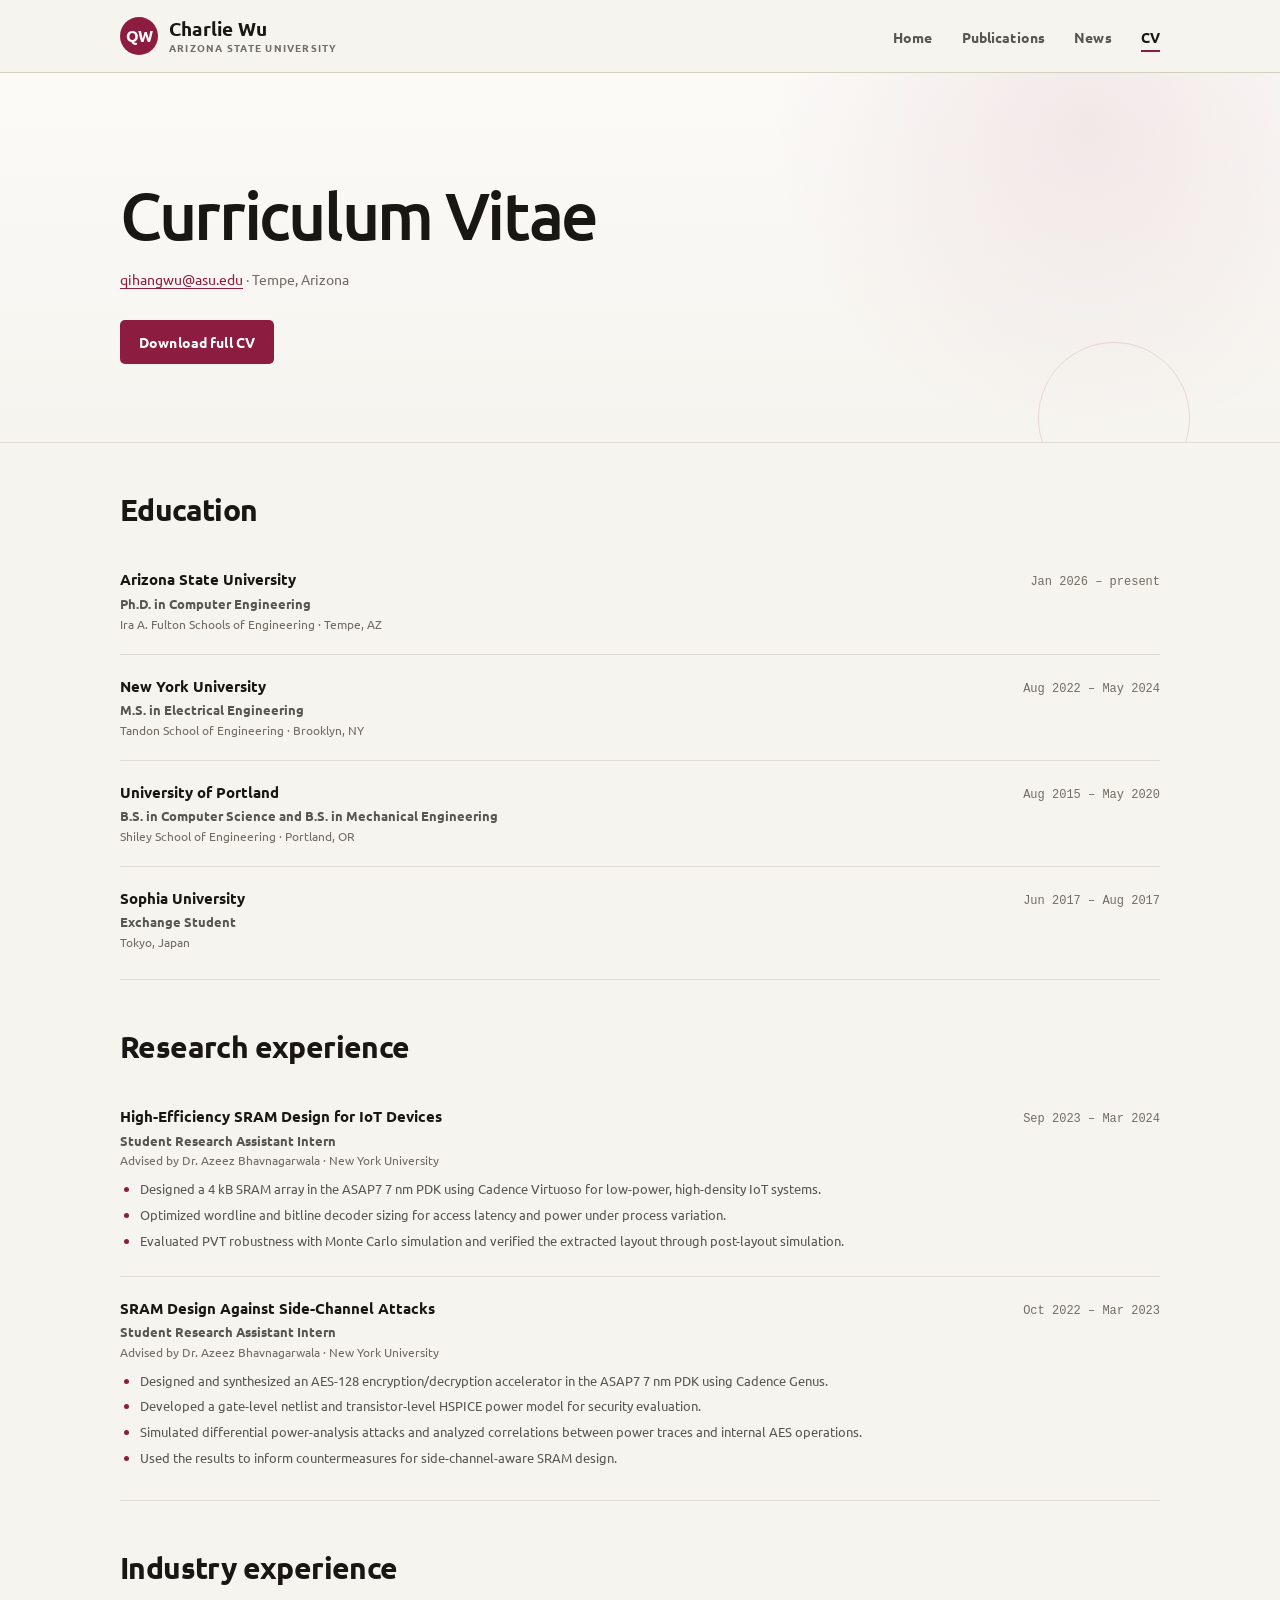
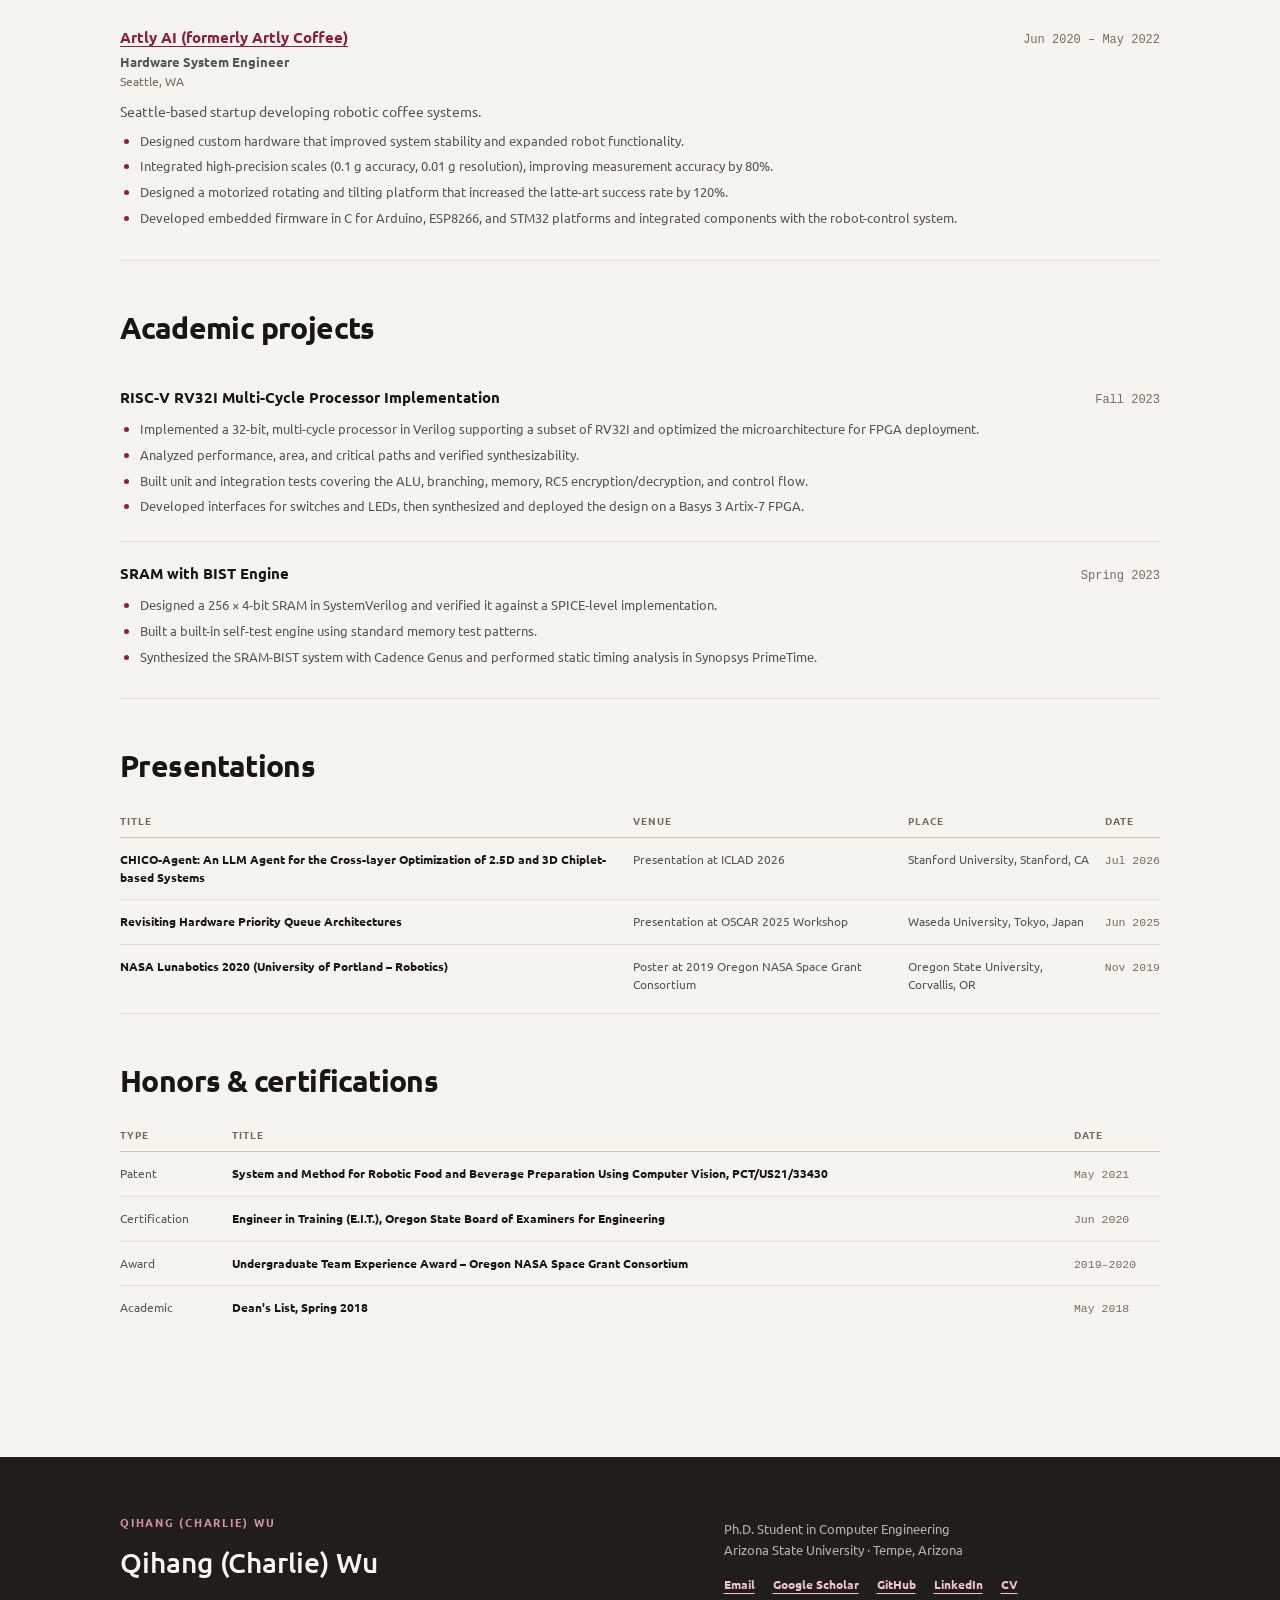
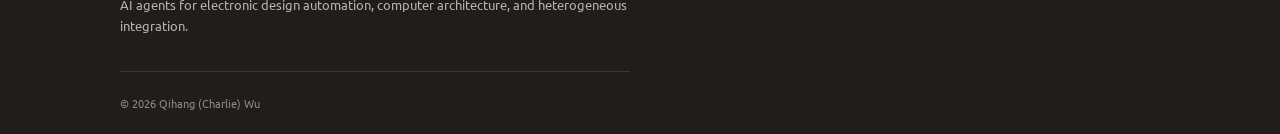
==== commit 8e863489: "Refresh home lede, switch to Ubuntu fonts, simplify site navigation - Rewrite hero lede with linked " ====
--- a/cv.html
+++ b/cv.html
@@ -10,17 +10,17 @@
   <link rel="icon" type="image/svg+xml" href="assets/favicon.svg">
   <link rel="preconnect" href="https://fonts.googleapis.com">
   <link rel="preconnect" href="https://fonts.gstatic.com" crossorigin>
-  <link href="https://fonts.googleapis.com/css2?family=Inter:wght@400;500;600;700&family=Newsreader:ital,opsz,wght@0,6..72,400;0,6..72,500;0,6..72,600;1,6..72,400;1,6..72,500&display=swap" rel="stylesheet">
-  <link rel="stylesheet" href="css/site.css?v=20260919h">
+  <link href="https://fonts.googleapis.com/css2?family=Ubuntu:ital,wght@0,400;0,500;0,700;1,400&family=Ubuntu+Mono:wght@400;700&display=swap" rel="stylesheet">
+  <link rel="stylesheet" href="css/site.css?v=20260924k">
 </head>
 <body data-page="cv">
 
   <main id="content">
     <div class="page-head">
       <div class="wrap">
-        <div class="eyebrow">CV</div>
+        <!-- <div class="eyebrow">CV</div> -->
         <h1 class="page-title">Curriculum Vitae</h1>
-        <p class="page-lede">Education, research, engineering experience, and selected honors.</p>
+        <!-- <p class="page-lede">Education, research, engineering experience, and selected honors.</p> -->
         <p class="page-meta"><a href="mailto:qihangwu@asu.edu">qihangwu@asu.edu</a> · Tempe, Arizona</p>
         <div class="hero-actions">
           <a class="btn btn-primary" href="assets/Curriculum_Vitae.pdf">Download full CV</a>
@@ -61,8 +61,8 @@
     </div>
   </main>
 
-  <script src="data/site.js?v=20260919h"></script>
-  <script src="data/cv.js?v=20260919h"></script>
-  <script src="js/render.js?v=20260919h"></script>
+  <script src="data/site.js?v=20260924k"></script>
+  <script src="data/cv.js?v=20260924k"></script>
+  <script src="js/render.js?v=20260924k"></script>
 </body>
 </html>
--- a/css/site.css
+++ b/css/site.css
@@ -20,9 +20,9 @@
   --gold-bg: #fff0b3;
   --shadow-sm: 0 8px 24px rgba(36, 29, 25, 0.06);
   --shadow-md: 0 22px 54px rgba(36, 29, 25, 0.10);
-  --serif: "Newsreader", "Source Serif 4", Georgia, "Times New Roman", serif;
-  --sans: "Inter", -apple-system, BlinkMacSystemFont, "Segoe UI", Helvetica, Arial, sans-serif;
-  --mono: "SF Mono", SFMono-Regular, ui-monospace, Menlo, Consolas, monospace;
+  --serif: var(--sans);
+  --sans: "Ubuntu", -apple-system, BlinkMacSystemFont, "Segoe UI", Helvetica, Arial, sans-serif;
+  --mono: "Ubuntu Mono", "SF Mono", SFMono-Regular, ui-monospace, Menlo, Consolas, monospace;
   --max: 1120px;
   --measure: 760px;
   --pad: clamp(20px, 4vw, 40px);
@@ -260,8 +260,10 @@
   font-size: 17px;
   line-height: 1.78;
   color: var(--ink-soft);
+  text-wrap: pretty;
 }
 .hero-background {
+  text-wrap: pretty;
   max-width: 700px;
   margin-top: 18px;
   padding-left: 18px;
@@ -382,7 +384,7 @@
 .pillar-num {
   margin-bottom: 24px;
   font-family: var(--mono);
-  font-size: 11px;
+  font-size: 12.5px;
   letter-spacing: 0.12em;
   color: var(--area-color, var(--accent));
 }
@@ -468,7 +470,7 @@
 .rep-venue {
   margin-left: 7px;
   font-family: var(--mono);
-  font-size: 10.5px;
+  font-size: 12px;
   white-space: nowrap;
   color: var(--ink-faint);
 }
@@ -487,7 +489,7 @@
 .news-item:first-child { border-top: 1px solid var(--line); }
 .news-date {
   font-family: var(--mono);
-  font-size: 11px;
+  font-size: 12.5px;
   letter-spacing: 0.02em;
   white-space: nowrap;
   color: var(--ink-faint);
@@ -610,7 +612,7 @@
   border: 1px solid #e4cbd4;
   border-radius: 3px;
   font-family: var(--mono);
-  font-size: 9.5px;
+  font-size: 11px;
   font-weight: 650;
   letter-spacing: 0.02em;
   white-space: nowrap;
@@ -644,28 +646,16 @@
   text-decoration: none;
 }
 .area-chip:hover { color: var(--chip, var(--accent-deep)); background: color-mix(in srgb, var(--chip, var(--accent)) 13%, white); }
-#home-selected-pubs {
-  display: grid;
-  grid-template-columns: repeat(2, minmax(0, 1fr));
-  gap: 14px;
-}
 #home-selected-pubs .pub-item {
   margin: 0;
-  padding: 24px;
-  border-left-width: 1px;
-  border-radius: 6px;
-}
-#home-selected-pubs .pub-item::before {
-  content: "";
-  position: absolute;
-  top: 0;
-  bottom: 0;
-  left: 0;
-  width: 3px;
-  border-radius: 6px 0 0 6px;
-  background: var(--accent);
-}
-#home-selected-pubs .pub-item.is-preprint::before { background: var(--line-strong); }
+  padding: 16px 0;
+  border: 0;
+  border-bottom: 1px solid var(--line);
+  border-radius: 0;
+  background: transparent;
+}
+#home-selected-pubs .pub-item:first-child { padding-top: 0; }
+#home-selected-pubs .pub-item:last-child { border-bottom: 0; padding-bottom: 0; }
 
 /* ---------------- CV ---------------- */
 .join-section { padding: 42px 0 7px; }
@@ -681,7 +671,7 @@
 .cv-entry:last-child { border-bottom: 0; }
 .cv-entry-head { display: flex; justify-content: space-between; align-items: baseline; gap: 22px; }
 .cv-entry-title { font-size: 15px; font-weight: 650; color: var(--ink); }
-.cv-entry-dates { flex: 0 0 auto; font-family: var(--mono); font-size: 10.5px; color: var(--ink-faint); }
+.cv-entry-dates { flex: 0 0 auto; font-family: var(--mono); font-size: 12px; color: var(--ink-faint); }
 .cv-entry-sub { font-size: 13px; font-weight: 600; color: var(--ink-soft); }
 .cv-entry-meta { font-size: 12px; color: var(--ink-faint); }
 .cv-entry-blurb { margin-top: 8px; font-size: 13.5px; color: var(--ink-soft); }
@@ -711,7 +701,7 @@
 .mentee-table th:last-child, .mentee-table td:last-child { padding-right: 0; }
 .mentee-table tr:last-child td { border-bottom: 0; }
 .mentee-name { font-weight: 600; color: var(--ink); }
-.mentee-years { font-family: var(--mono); font-size: 10px; white-space: nowrap; color: var(--ink-faint); }
+.mentee-years { font-family: var(--mono); font-size: 11.5px; white-space: nowrap; color: var(--ink-faint); }
 
 /* ---------------- footer ---------------- */
 .footer {
@@ -785,7 +775,7 @@
   .hero-visual { width: min(100%, 310px); margin-top: 10px; }
   .hero h1 { font-size: clamp(47px, 14vw, 62px); white-space: normal; }
   .hero-statement { font-size: clamp(26px, 8vw, 33px); }
-  .pillars, #home-selected-pubs { grid-template-columns: 1fr; }
+  .pillars { grid-template-columns: 1fr; }
   .pillar { min-height: 0; }
   .section-head { align-items: flex-start; }
   .section-head .more { margin-top: 5px; }
@@ -813,7 +803,6 @@
   .pillar { padding: 27px 24px 23px; }
   .research-block { scroll-margin-top: 78px; }
   .pub-item { padding: 18px 17px 17px 19px; }
-  #home-selected-pubs .pub-item { padding: 21px; }
   .pub-title { font-size: 18px; }
   .news-item { grid-template-columns: 70px minmax(0, 1fr); gap: 10px; }
 }
